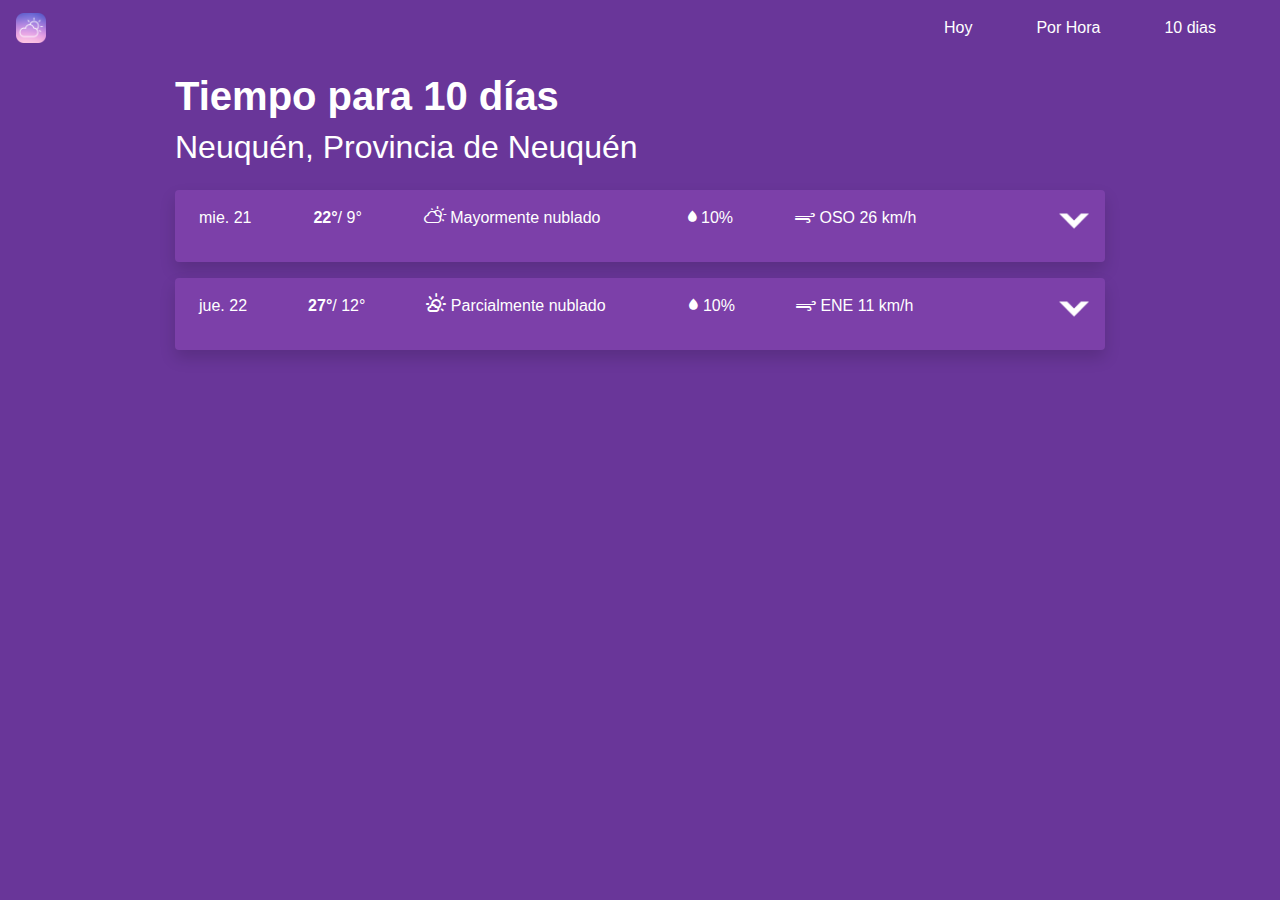
==== dias.html @ 3a1fb7af "fix: consistencia" ====
<!DOCTYPE html>
<html>
<head>
	<meta charset="UTF-8">
    <meta name="viewport" content="width=device-width, initial-scale=1.0">
    <link rel="stylesheet" href="./styles/bootstrap.min.css">
    <link rel="stylesheet" href="./styles/custom.css">
    <link rel="stylesheet" href="./styles/weather-icons.min.css">
    <title>TPO2</title>
</head>
<body class="main-bg">

	<!---------------------- Menu------------------- -->
    <header>
        <nav class="navbar navbar-expand-lg navbar-light main-bg ">
            <button class="navbar-toggler navbar-toggler-left" type="button" data-toggle="collapse" data-target="#navbarTogglerDemo01" aria-controls="navbarTogglerDemo01" aria-expanded="false" aria-label="Toggle navigation">
                  <span class="navbar-toggler-icon"></span>
            </button>
            <!-- imagen logo y texto-->
            <a class="navbar-brand pr-5" href="./">
                <img src="./assets/logo.png" width="30" height="30" class="d-inline-block align-top" alt="">
            </a>
            <div class="collapse navbar-collapse" id ="navbarTogglerDemo01">
            
                <div class="navbar-nav ml-auto">
                    <a class="nav-item pr-5 ml-2 text-white nav-link active " href="index.html">Hoy<span class="sr-only">(current)</span></a>
                    <a class="nav-item pr-5 ml-2 text-white nav-link" href="hora.html">Por Hora</a>
                    <a class="nav-item pr-5 ml-2 text-white nav-link" href="dias.html">10 dias</a>
                </div>
            </div>
        </nav>
    </header>
    <!---------------------Fin Menu--------------------->

    <div class="container-fluid w-75 mt-3 text-white">
        <h1 class="bold"> Tiempo para 10 días</h1>
        <h2>Neuquén, Provincia de Neuquén</h2>

        <!----------------Filas de dias---------------------- -->
	    <div class="center mt-3">
		    <div class="container">
		         <div class="row justify-content-lg-center ">   
		         	<!-------------------Fila Dia 1 ------------------------>
		         	<div class="container secondary-bg p-3 my-2 text-white rounded shadow">
		         		<div class="row justify-content-between">
		         			<div class="col-auto ml-2">
		         				<p>mie. 21</p>
		         			</div>
		         			<div class="col-sm col-md-auto col-lg-auto ">
		         				<p><strong>22°</strong>/ 9°</p>
		         			</div>
		         			<div class="col-sm col-md-2 col-lg-3 ">
		         				<p><span class="wi wi-day-cloudy"></span> Mayormente nublado</p>
		         			</div>
			         		<div class="col-sm col-md-auto col-lg-auto ">
			         			<p><span class="wi wi-raindrop"></span> 10%</p>
			         		</div>
			         		<div class="col-sm col-md-2 col-lg-3 ">
			         			<p><span class="wi wi-strong-wind"></span> OSO 26 km/h </p>
			         		</div>
			         		<div class="col-md-auto col-lg-auto">
			         			<div class="fila-dia" dia="d1" ba="boton-arrow-1" bu="boton-up-1">
				         			<div id="down" class="pointer">
				         				<img src="./font/arrow-white.png" width="30" height="30" >
				         			</div>
				         			<div id="up" class="pointer">
				         				<img mg src="./font/up-white.png" width="30" height="30" >
				         			</div>
				         		</div>
			         		</div>
		         		</div>
		         	</div>
		         	<!--------------------Fin Fila Dia 1-------------------------->
		         	

		         	<!----------------------Cards Dia 1-------------------------->
		         	<div id="d1" class="d-none">
						<div class="row justify-content-center">
							<!--------------------Card para Dia----------------------->
							<div class=" col-6">
								<div class="secondary-bg rounded shadow">
									<div class="card-header secondary-bg pb-0 border-0">
										<p><strong>mié. 21</strong> | Día</p>
									</div>
									<div class="card secondary-bg border-0 ">
										<div class="card-body pt-0">
											<div class="row">
												<div class="col-6">
													<h1>22° <span class="wi wi-day-cloudy"></span></h1>
												</div>
												<div class="col-6">
													<h6><span class="wi wi-raindrop"> </span> 0%</h6>
													<h6><span class="wi wi-strong-wind"></span> ENE 27 km/h</h6>
												</div>
											</div>
											<p class="card-text">Cielo parcialmente cubierto. Máxima de 22 C. Vientos del ENE de 15 a 30 km/h.</p>
											<div class="d-flex">
												<div class="card-body main-bg rounded shadow">
													<div class="row">
														<div class="col-6">
															<div class="row justify-content-center">
																<div class="col-1 my-2">
																	<span class="wi  wi-humidity"></span>
																</div>
																<div class="col-auto">
																	<p>humedad <br><strong>39%</strong></p>
																</div>
															</div>
														</div>
														<div class="col-6">
															<div class="row">
																<div class="col-1 my-2">
																	<span class="wi wi-day-sunny "></span> 
																</div>
																<div class="col-auto">
																	<p> índice UV <br><strong> 7 de 10</strong></p>
																</div>
															</div>
														</div>
													</div>
													<div class="row">
														<div class="col-6">
															<div class="row justify-content-center">
																<div class="col-1 my-2">
																	<span class="wi   wi-sunrise"></span>
																</div>
																<div class="col-auto">
																	<p>amanecer <br><strong> 6:36</strong></p>
																</div>
															</div>
														</div>
														<div class="col-6">
															<div class="row">
																<div class="col-1 my-2">
																	<span class="wi wi-sunset"></span> 
																</div>
																<div class="col-auto">
																	<p> atardecer <br><strong> 7:57</strong></p>
																</div>
															</div>
														</div>
													</div>
												</div> 
											</div>
										</div>
									</div>
								</div>
							</div>
							<!--------------------Fin Card para Dia-------------------------->

							<!--------------------Card para Noche-------------------------->
							<div class="col-6 ">
								<div class="secondary-bg rounded shadow">
									<div class="card-header secondary-bg pb-0 border-0">
										<p><strong>mié. 21</strong> | Noche</p>
									</div>
									<div class="card secondary-bg border-0 ">
										<div class="card-body pt-0">
											<div class="row">
												<div class="col-6">
													<h1>9°<span class="wi wi-night-clear "></span></h1>
												</div>
												<div class="col-6">
													<h6><span class="wi wi-raindrop"> </span> 10%</h6>
													<h6><span class="wi wi-strong-wind"></span> ENE 18 km/h</h6>
												</div>
											</div>
											<p class="card-text">Cielo mayormente despejado. Mínima de 9 C. Vientos del E de 15 a 25 km/h.</p>
											<div class="d-flex">
												<div class="card-body main-bg rounded shadow">
													<div class="row">
														<div class="col-6">
															<div class="row justify-content-center">
																<div class="col-1 my-2">
																	<span class="wi  wi-humidity"></span>
																</div>
																<div class="col-auto">
																	<p>humedad <br><strong>68%</strong></p>
																</div>
															</div>
														</div>
														<div class="col-6">
															<div class="row">
																<div class="col-1 my-2">
																	<span class="wi wi-day-sunny "></span> 
																</div>
																<div class="col-auto">
																	<p> índice UV <br><strong> 0 de 10</strong></p>
																</div>
															</div>
														</div>
													</div>
													<div class="row">
														<div class="col-6">
															<div class="row justify-content-center">
																<div class="col-1 my-2">
																	<span class="wi wi-moonrise"></span>
																</div>
																<div class="col-auto">
																	<p>salida luna<br><strong> 10:21</strong></p>
																</div>
															</div>
														</div>
														<div class="col-6">
															<div class="row">
																<div class="col-1 my-2">
																	<span class="wi wi-moonset"></span> 
																</div>
																<div class="col-auto">
																	<p>puesta luna<br><strong> 00:48</strong></p>
																</div>
															</div>
														</div>
													</div>
												</div> 
											</div>
										</div>
									</div>
								</div>
							</div>
						</div> 
					</div>	
			<!--------------------Fin Card para Noche-------------------------->

			<!----------------------Fin Cards Dia 1------------------------->

			<!----------------------Fila Dia 2 ------------------------>
		         	<div class="container secondary-bg p-3 my-2 text-white rounded shadow">
		         		<div class="row justify-content-between">
		         			<div class="col-auto ml-2">
		         				<p>jue. 22</p>
		         			</div>
		         			<div class="col-sm col-md-auto col-lg-auto ">
		         				<p><strong>27°</strong>/ 12°</p>
		         			</div>
		         			<div class="col-sm col-md-2 col-lg-3 ">
		         				<p><span class="wi wi-day-sunny-overcast"></span>  Parcialmente nublado </p>
		         			</div>
			         		<div class="col-sm col-md-auto col-lg-auto ">
			         			<p><span class="wi wi-raindrop"></span> 10%</p>
			         		</div>
			         		<div class="col-sm col-md-2 col-lg-3 ">
			         			<p><span class="wi wi-strong-wind"></span> ENE 11 km/h</p>
			         		</div>
			         		<div class="col-md-auto col-lg-auto">
			         			<div class="fila-dia" dia="d2" ba="boton-arrow-2" bu="boton-up-2">
				         			<div id="down" class="pointer">
				         				<img src="./font/arrow-white.png" width="30" height="30" >
				         			</div>
				         			<div id="up" class="pointer" >
				         				<img mg src="./font/up-white.png" width="30" height="30" >
				         			</div>
				         		</div>
			         		</div>
		         		</div>
					</div>
				</div>
			</div>
		</div>
	</div>
	<!--------------------Fin Fila Dia 2-------------------------->
	<script src="./scripts/header.js"></script>
	<script src="./scripts/dias-info.js"></script>
</body>
</html>
---- styles/custom.css ----
html {
    padding: 0;
    margin: 0;
}

:root {
    --main-bg-color: #693699;
    --secondary-bg-color: #7C40A9;
    --third-bg-color: #9570DD;
}

.main-bg {
    background-color: var(--main-bg-color);
}

.full-height {
    height: 100vh;
}

.center {
    display: flex;
    align-items: center;
    justify-content: center;
}

.secondary-bg {
    background: var(--secondary-bg-color);
}

.pointer {
    cursor: pointer;
}

.bold {
    font-weight: bold;
}

.middle {
    font-size: 2rem;
}

.big {
    font-size: 4rem;
}

.huge {
    font-size: 10rem;
}

.separator {
    background-color: var(--third-bg-color);
}

.justify-content-evenly {
    justify-content: space-evenly;
}

@media (max-width: 991px) {
    .border-right{
        border-right: 0px !important;
    }
}

/*mostrar ocultar*/

#up{
    display: none;
}
#down{
    display: block;
}
---- styles/weather-icons.min.css ----
/*!
 *  Weather Icons 2.0
 *  Updated August 1, 2015
 *  Weather themed icons for Bootstrap
 *  Author - Erik Flowers - erik@helloerik.com
 *  Email: erik@helloerik.com
 *  Twitter: http://twitter.com/Erik_UX
 *  ------------------------------------------------------------------------------
 *  Maintained at http://erikflowers.github.io/weather-icons
 *
 *  License
 *  ------------------------------------------------------------------------------
 *  - Font licensed under SIL OFL 1.1 -
 *    http://scripts.sil.org/OFL
 *  - CSS, SCSS and LESS are licensed under MIT License -
 *    http://opensource.org/licenses/mit-license.html
 *  - Documentation licensed under CC BY 3.0 -
 *    http://creativecommons.org/licenses/by/3.0/
 *  - Inspired by and works great as a companion with Font Awesome
 *    "Font Awesome by Dave Gandy - http://fontawesome.io"
 *//*!
 *  Weather Icons 2.0
 *  Updated August 1, 2015
 *  Weather themed icons for Bootstrap
 *  Author - Erik Flowers - erik@helloerik.com
 *  Email: erik@helloerik.com
 *  Twitter: http://twitter.com/Erik_UX
 *  ------------------------------------------------------------------------------
 *  Maintained at http://erikflowers.github.io/weather-icons
 *
 *  License
 *  ------------------------------------------------------------------------------
 *  - Font licensed under SIL OFL 1.1 -
 *    http://scripts.sil.org/OFL
 *  - CSS, SCSS and LESS are licensed under MIT License -
 *    http://opensource.org/licenses/mit-license.html
 *  - Documentation licensed under CC BY 3.0 -
 *    http://creativecommons.org/licenses/by/3.0/
 *  - Inspired by and works great as a companion with Font Awesome
 *    "Font Awesome by Dave Gandy - http://fontawesome.io"
 */@font-face{font-family:weathericons;src:url(../font/weathericons-regular-webfont.eot);src:url(../font/weathericons-regular-webfont.eot?#iefix) format('embedded-opentype'),url(../font/weathericons-regular-webfont.woff2) format('woff2'),url(../font/weathericons-regular-webfont.woff) format('woff'),url(../font/weathericons-regular-webfont.ttf) format('truetype'),url(../font/weathericons-regular-webfont.svg#weather_iconsregular) format('svg');font-weight:400;font-style:normal}.wi{display:inline-block;font-family:weathericons;font-style:normal;font-weight:400;line-height:1;-webkit-font-smoothing:antialiased;-moz-osx-font-smoothing:grayscale}.wi-fw{text-align:center;width:1.4em}.wi-rotate-90{filter:progid:DXImageTransform.Microsoft.BasicImage(rotation=1);-webkit-transform:rotate(90deg);-ms-transform:rotate(90deg);transform:rotate(90deg)}.wi-rotate-180{filter:progid:DXImageTransform.Microsoft.BasicImage(rotation=2);-webkit-transform:rotate(180deg);-ms-transform:rotate(180deg);transform:rotate(180deg)}.wi-rotate-270{filter:progid:DXImageTransform.Microsoft.BasicImage(rotation=3);-webkit-transform:rotate(270deg);-ms-transform:rotate(270deg);transform:rotate(270deg)}.wi-flip-horizontal{filter:progid:DXImageTransform.Microsoft.BasicImage(rotation=0, mirror=1);-webkit-transform:scale(-1,1);-ms-transform:scale(-1,1);transform:scale(-1,1)}.wi-flip-vertical{filter:progid:DXImageTransform.Microsoft.BasicImage(rotation=2, mirror=1);-webkit-transform:scale(1,-1);-ms-transform:scale(1,-1);transform:scale(1,-1)}.wi-day-sunny:before{content:"\f00d"}.wi-day-cloudy:before{content:"\f002"}.wi-day-cloudy-gusts:before{content:"\f000"}.wi-day-cloudy-windy:before{content:"\f001"}.wi-day-fog:before{content:"\f003"}.wi-day-hail:before{content:"\f004"}.wi-day-haze:before{content:"\f0b6"}.wi-day-lightning:before{content:"\f005"}.wi-day-rain:before{content:"\f008"}.wi-day-rain-mix:before{content:"\f006"}.wi-day-rain-wind:before{content:"\f007"}.wi-day-showers:before{content:"\f009"}.wi-day-sleet:before{content:"\f0b2"}.wi-day-sleet-storm:before{content:"\f068"}.wi-day-snow:before{content:"\f00a"}.wi-day-snow-thunderstorm:before{content:"\f06b"}.wi-day-snow-wind:before{content:"\f065"}.wi-day-sprinkle:before{content:"\f00b"}.wi-day-storm-showers:before{content:"\f00e"}.wi-day-sunny-overcast:before{content:"\f00c"}.wi-day-thunderstorm:before{content:"\f010"}.wi-day-windy:before{content:"\f085"}.wi-solar-eclipse:before{content:"\f06e"}.wi-hot:before{content:"\f072"}.wi-day-cloudy-high:before{content:"\f07d"}.wi-day-light-wind:before{content:"\f0c4"}.wi-night-clear:before{content:"\f02e"}.wi-night-alt-cloudy:before{content:"\f086"}.wi-night-alt-cloudy-gusts:before{content:"\f022"}.wi-night-alt-cloudy-windy:before{content:"\f023"}.wi-night-alt-hail:before{content:"\f024"}.wi-night-alt-lightning:before{content:"\f025"}.wi-night-alt-rain:before{content:"\f028"}.wi-night-alt-rain-mix:before{content:"\f026"}.wi-night-alt-rain-wind:before{content:"\f027"}.wi-night-alt-showers:before{content:"\f029"}.wi-night-alt-sleet:before{content:"\f0b4"}.wi-night-alt-sleet-storm:before{content:"\f06a"}.wi-night-alt-snow:before{content:"\f02a"}.wi-night-alt-snow-thunderstorm:before{content:"\f06d"}.wi-night-alt-snow-wind:before{content:"\f067"}.wi-night-alt-sprinkle:before{content:"\f02b"}.wi-night-alt-storm-showers:before{content:"\f02c"}.wi-night-alt-thunderstorm:before{content:"\f02d"}.wi-night-cloudy:before{content:"\f031"}.wi-night-cloudy-gusts:before{content:"\f02f"}.wi-night-cloudy-windy:before{content:"\f030"}.wi-night-fog:before{content:"\f04a"}.wi-night-hail:before{content:"\f032"}.wi-night-lightning:before{content:"\f033"}.wi-night-partly-cloudy:before{content:"\f083"}.wi-night-rain:before{content:"\f036"}.wi-night-rain-mix:before{content:"\f034"}.wi-night-rain-wind:before{content:"\f035"}.wi-night-showers:before{content:"\f037"}.wi-night-sleet:before{content:"\f0b3"}.wi-night-sleet-storm:before{content:"\f069"}.wi-night-snow:before{content:"\f038"}.wi-night-snow-thunderstorm:before{content:"\f06c"}.wi-night-snow-wind:before{content:"\f066"}.wi-night-sprinkle:before{content:"\f039"}.wi-night-storm-showers:before{content:"\f03a"}.wi-night-thunderstorm:before{content:"\f03b"}.wi-lunar-eclipse:before{content:"\f070"}.wi-stars:before{content:"\f077"}.wi-storm-showers:before{content:"\f01d"}.wi-thunderstorm:before{content:"\f01e"}.wi-night-alt-cloudy-high:before{content:"\f07e"}.wi-night-cloudy-high:before{content:"\f080"}.wi-night-alt-partly-cloudy:before{content:"\f081"}.wi-cloud:before{content:"\f041"}.wi-cloudy:before{content:"\f013"}.wi-cloudy-gusts:before{content:"\f011"}.wi-cloudy-windy:before{content:"\f012"}.wi-fog:before{content:"\f014"}.wi-hail:before{content:"\f015"}.wi-rain:before{content:"\f019"}.wi-rain-mix:before{content:"\f017"}.wi-rain-wind:before{content:"\f018"}.wi-showers:before{content:"\f01a"}.wi-sleet:before{content:"\f0b5"}.wi-snow:before{content:"\f01b"}.wi-sprinkle:before{content:"\f01c"}.wi-storm-showers:before{content:"\f01d"}.wi-thunderstorm:before{content:"\f01e"}.wi-snow-wind:before{content:"\f064"}.wi-snow:before{content:"\f01b"}.wi-smog:before{content:"\f074"}.wi-smoke:before{content:"\f062"}.wi-lightning:before{content:"\f016"}.wi-raindrops:before{content:"\f04e"}.wi-raindrop:before{content:"\f078"}.wi-dust:before{content:"\f063"}.wi-snowflake-cold:before{content:"\f076"}.wi-windy:before{content:"\f021"}.wi-strong-wind:before{content:"\f050"}.wi-sandstorm:before{content:"\f082"}.wi-earthquake:before{content:"\f0c6"}.wi-fire:before{content:"\f0c7"}.wi-flood:before{content:"\f07c"}.wi-meteor:before{content:"\f071"}.wi-tsunami:before{content:"\f0c5"}.wi-volcano:before{content:"\f0c8"}.wi-hurricane:before{content:"\f073"}.wi-tornado:before{content:"\f056"}.wi-small-craft-advisory:before{content:"\f0cc"}.wi-gale-warning:before{content:"\f0cd"}.wi-storm-warning:before{content:"\f0ce"}.wi-hurricane-warning:before{content:"\f0cf"}.wi-wind-direction:before{content:"\f0b1"}.wi-alien:before{content:"\f075"}.wi-celsius:before{content:"\f03c"}.wi-fahrenheit:before{content:"\f045"}.wi-degrees:before{content:"\f042"}.wi-thermometer:before{content:"\f055"}.wi-thermometer-exterior:before{content:"\f053"}.wi-thermometer-internal:before{content:"\f054"}.wi-cloud-down:before{content:"\f03d"}.wi-cloud-up:before{content:"\f040"}.wi-cloud-refresh:before{content:"\f03e"}.wi-horizon:before{content:"\f047"}.wi-horizon-alt:before{content:"\f046"}.wi-sunrise:before{content:"\f051"}.wi-sunset:before{content:"\f052"}.wi-moonrise:before{content:"\f0c9"}.wi-moonset:before{content:"\f0ca"}.wi-refresh:before{content:"\f04c"}.wi-refresh-alt:before{content:"\f04b"}.wi-umbrella:before{content:"\f084"}.wi-barometer:before{content:"\f079"}.wi-humidity:before{content:"\f07a"}.wi-na:before{content:"\f07b"}.wi-train:before{content:"\f0cb"}.wi-moon-new:before{content:"\f095"}.wi-moon-waxing-crescent-1:before{content:"\f096"}.wi-moon-waxing-crescent-2:before{content:"\f097"}.wi-moon-waxing-crescent-3:before{content:"\f098"}.wi-moon-waxing-crescent-4:before{content:"\f099"}.wi-moon-waxing-crescent-5:before{content:"\f09a"}.wi-moon-waxing-crescent-6:before{content:"\f09b"}.wi-moon-first-quarter:before{content:"\f09c"}.wi-moon-waxing-gibbous-1:before{content:"\f09d"}.wi-moon-waxing-gibbous-2:before{content:"\f09e"}.wi-moon-waxing-gibbous-3:before{content:"\f09f"}.wi-moon-waxing-gibbous-4:before{content:"\f0a0"}.wi-moon-waxing-gibbous-5:before{content:"\f0a1"}.wi-moon-waxing-gibbous-6:before{content:"\f0a2"}.wi-moon-full:before{content:"\f0a3"}.wi-moon-waning-gibbous-1:before{content:"\f0a4"}.wi-moon-waning-gibbous-2:before{content:"\f0a5"}.wi-moon-waning-gibbous-3:before{content:"\f0a6"}.wi-moon-waning-gibbous-4:before{content:"\f0a7"}.wi-moon-waning-gibbous-5:before{content:"\f0a8"}.wi-moon-waning-gibbous-6:before{content:"\f0a9"}.wi-moon-third-quarter:before{content:"\f0aa"}.wi-moon-waning-crescent-1:before{content:"\f0ab"}.wi-moon-waning-crescent-2:before{content:"\f0ac"}.wi-moon-waning-crescent-3:before{content:"\f0ad"}.wi-moon-waning-crescent-4:before{content:"\f0ae"}.wi-moon-waning-crescent-5:before{content:"\f0af"}.wi-moon-waning-crescent-6:before{content:"\f0b0"}.wi-moon-alt-new:before{content:"\f0eb"}.wi-moon-alt-waxing-crescent-1:before{content:"\f0d0"}.wi-moon-alt-waxing-crescent-2:before{content:"\f0d1"}.wi-moon-alt-waxing-crescent-3:before{content:"\f0d2"}.wi-moon-alt-waxing-crescent-4:before{content:"\f0d3"}.wi-moon-alt-waxing-crescent-5:before{content:"\f0d4"}.wi-moon-alt-waxing-crescent-6:before{content:"\f0d5"}.wi-moon-alt-first-quarter:before{content:"\f0d6"}.wi-moon-alt-waxing-gibbous-1:before{content:"\f0d7"}.wi-moon-alt-waxing-gibbous-2:before{content:"\f0d8"}.wi-moon-alt-waxing-gibbous-3:before{content:"\f0d9"}.wi-moon-alt-waxing-gibbous-4:before{content:"\f0da"}.wi-moon-alt-waxing-gibbous-5:before{content:"\f0db"}.wi-moon-alt-waxing-gibbous-6:before{content:"\f0dc"}.wi-moon-alt-full:before{content:"\f0dd"}.wi-moon-alt-waning-gibbous-1:before{content:"\f0de"}.wi-moon-alt-waning-gibbous-2:before{content:"\f0df"}.wi-moon-alt-waning-gibbous-3:before{content:"\f0e0"}.wi-moon-alt-waning-gibbous-4:before{content:"\f0e1"}.wi-moon-alt-waning-gibbous-5:before{content:"\f0e2"}.wi-moon-alt-waning-gibbous-6:before{content:"\f0e3"}.wi-moon-alt-third-quarter:before{content:"\f0e4"}.wi-moon-alt-waning-crescent-1:before{content:"\f0e5"}.wi-moon-alt-waning-crescent-2:before{content:"\f0e6"}.wi-moon-alt-waning-crescent-3:before{content:"\f0e7"}.wi-moon-alt-waning-crescent-4:before{content:"\f0e8"}.wi-moon-alt-waning-crescent-5:before{content:"\f0e9"}.wi-moon-alt-waning-crescent-6:before{content:"\f0ea"}.wi-moon-0:before{content:"\f095"}.wi-moon-1:before{content:"\f096"}.wi-moon-2:before{content:"\f097"}.wi-moon-3:before{content:"\f098"}.wi-moon-4:before{content:"\f099"}.wi-moon-5:before{content:"\f09a"}.wi-moon-6:before{content:"\f09b"}.wi-moon-7:before{content:"\f09c"}.wi-moon-8:before{content:"\f09d"}.wi-moon-9:before{content:"\f09e"}.wi-moon-10:before{content:"\f09f"}.wi-moon-11:before{content:"\f0a0"}.wi-moon-12:before{content:"\f0a1"}.wi-moon-13:before{content:"\f0a2"}.wi-moon-14:before{content:"\f0a3"}.wi-moon-15:before{content:"\f0a4"}.wi-moon-16:before{content:"\f0a5"}.wi-moon-17:before{content:"\f0a6"}.wi-moon-18:before{content:"\f0a7"}.wi-moon-19:before{content:"\f0a8"}.wi-moon-20:before{content:"\f0a9"}.wi-moon-21:before{content:"\f0aa"}.wi-moon-22:before{content:"\f0ab"}.wi-moon-23:before{content:"\f0ac"}.wi-moon-24:before{content:"\f0ad"}.wi-moon-25:before{content:"\f0ae"}.wi-moon-26:before{content:"\f0af"}.wi-moon-27:before{content:"\f0b0"}.wi-time-1:before{content:"\f08a"}.wi-time-2:before{content:"\f08b"}.wi-time-3:before{content:"\f08c"}.wi-time-4:before{content:"\f08d"}.wi-time-5:before{content:"\f08e"}.wi-time-6:before{content:"\f08f"}.wi-time-7:before{content:"\f090"}.wi-time-8:before{content:"\f091"}.wi-time-9:before{content:"\f092"}.wi-time-10:before{content:"\f093"}.wi-time-11:before{content:"\f094"}.wi-time-12:before{content:"\f089"}.wi-direction-up:before{content:"\f058"}.wi-direction-up-right:before{content:"\f057"}.wi-direction-right:before{content:"\f04d"}.wi-direction-down-right:before{content:"\f088"}.wi-direction-down:before{content:"\f044"}.wi-direction-down-left:before{content:"\f043"}.wi-direction-left:before{content:"\f048"}.wi-direction-up-left:before{content:"\f087"}.wi-wind-beaufort-0:before{content:"\f0b7"}.wi-wind-beaufort-1:before{content:"\f0b8"}.wi-wind-beaufort-2:before{content:"\f0b9"}.wi-wind-beaufort-3:before{content:"\f0ba"}.wi-wind-beaufort-4:before{content:"\f0bb"}.wi-wind-beaufort-5:before{content:"\f0bc"}.wi-wind-beaufort-6:before{content:"\f0bd"}.wi-wind-beaufort-7:before{content:"\f0be"}.wi-wind-beaufort-8:before{content:"\f0bf"}.wi-wind-beaufort-9:before{content:"\f0c0"}.wi-wind-beaufort-10:before{content:"\f0c1"}.wi-wind-beaufort-11:before{content:"\f0c2"}.wi-wind-beaufort-12:before{content:"\f0c3"}.wi-yahoo-0:before{content:"\f056"}.wi-yahoo-1:before{content:"\f00e"}.wi-yahoo-2:before{content:"\f073"}.wi-yahoo-3:before{content:"\f01e"}.wi-yahoo-4:before{content:"\f01e"}.wi-yahoo-5:before{content:"\f017"}.wi-yahoo-6:before{content:"\f017"}.wi-yahoo-7:before{content:"\f017"}.wi-yahoo-8:before{content:"\f015"}.wi-yahoo-9:before{content:"\f01a"}.wi-yahoo-10:before{content:"\f015"}.wi-yahoo-11:before{content:"\f01a"}.wi-yahoo-12:before{content:"\f01a"}.wi-yahoo-13:before{content:"\f01b"}.wi-yahoo-14:before{content:"\f00a"}.wi-yahoo-15:before{content:"\f064"}.wi-yahoo-16:before{content:"\f01b"}.wi-yahoo-17:before{content:"\f015"}.wi-yahoo-18:before{content:"\f017"}.wi-yahoo-19:before{content:"\f063"}.wi-yahoo-20:before{content:"\f014"}.wi-yahoo-21:before{content:"\f021"}.wi-yahoo-22:before{content:"\f062"}.wi-yahoo-23:before{content:"\f050"}.wi-yahoo-24:before{content:"\f050"}.wi-yahoo-25:before{content:"\f076"}.wi-yahoo-26:before{content:"\f013"}.wi-yahoo-27:before{content:"\f031"}.wi-yahoo-28:before{content:"\f002"}.wi-yahoo-29:before{content:"\f031"}.wi-yahoo-30:before{content:"\f002"}.wi-yahoo-31:before{content:"\f02e"}.wi-yahoo-32:before{content:"\f00d"}.wi-yahoo-33:before{content:"\f083"}.wi-yahoo-34:before{content:"\f00c"}.wi-yahoo-35:before{content:"\f017"}.wi-yahoo-36:before{content:"\f072"}.wi-yahoo-37:before{content:"\f00e"}.wi-yahoo-38:before{content:"\f00e"}.wi-yahoo-39:before{content:"\f00e"}.wi-yahoo-40:before{content:"\f01a"}.wi-yahoo-41:before{content:"\f064"}.wi-yahoo-42:before{content:"\f01b"}.wi-yahoo-43:before{content:"\f064"}.wi-yahoo-44:before{content:"\f00c"}.wi-yahoo-45:before{content:"\f00e"}.wi-yahoo-46:before{content:"\f01b"}.wi-yahoo-47:before{content:"\f00e"}.wi-yahoo-3200:before{content:"\f077"}.wi-forecast-io-clear-day:before{content:"\f00d"}.wi-forecast-io-clear-night:before{content:"\f02e"}.wi-forecast-io-rain:before{content:"\f019"}.wi-forecast-io-snow:before{content:"\f01b"}.wi-forecast-io-sleet:before{content:"\f0b5"}.wi-forecast-io-wind:before{content:"\f050"}.wi-forecast-io-fog:before{content:"\f014"}.wi-forecast-io-cloudy:before{content:"\f013"}.wi-forecast-io-partly-cloudy-day:before{content:"\f002"}.wi-forecast-io-partly-cloudy-night:before{content:"\f031"}.wi-forecast-io-hail:before{content:"\f015"}.wi-forecast-io-thunderstorm:before{content:"\f01e"}.wi-forecast-io-tornado:before{content:"\f056"}.wi-wmo4680-00:before,.wi-wmo4680-0:before{content:"\f055"}.wi-wmo4680-01:before,.wi-wmo4680-1:before{content:"\f013"}.wi-wmo4680-02:before,.wi-wmo4680-2:before{content:"\f055"}.wi-wmo4680-03:before,.wi-wmo4680-3:before{content:"\f013"}.wi-wmo4680-04:before,.wi-wmo4680-4:before{content:"\f014"}.wi-wmo4680-05:before,.wi-wmo4680-5:before{content:"\f014"}.wi-wmo4680-10:before{content:"\f014"}.wi-wmo4680-11:before{content:"\f014"}.wi-wmo4680-12:before{content:"\f016"}.wi-wmo4680-18:before{content:"\f050"}.wi-wmo4680-20:before{content:"\f014"}.wi-wmo4680-21:before{content:"\f017"}.wi-wmo4680-22:before{content:"\f017"}.wi-wmo4680-23:before{content:"\f019"}.wi-wmo4680-24:before{content:"\f01b"}.wi-wmo4680-25:before{content:"\f015"}.wi-wmo4680-26:before{content:"\f01e"}.wi-wmo4680-27:before{content:"\f063"}.wi-wmo4680-28:before{content:"\f063"}.wi-wmo4680-29:before{content:"\f063"}.wi-wmo4680-30:before{content:"\f014"}.wi-wmo4680-31:before{content:"\f014"}.wi-wmo4680-32:before{content:"\f014"}.wi-wmo4680-33:before{content:"\f014"}.wi-wmo4680-34:before{content:"\f014"}.wi-wmo4680-35:before{content:"\f014"}.wi-wmo4680-40:before{content:"\f017"}.wi-wmo4680-41:before{content:"\f01c"}.wi-wmo4680-42:before{content:"\f019"}.wi-wmo4680-43:before{content:"\f01c"}.wi-wmo4680-44:before{content:"\f019"}.wi-wmo4680-45:before{content:"\f015"}.wi-wmo4680-46:before{content:"\f015"}.wi-wmo4680-47:before{content:"\f01b"}.wi-wmo4680-48:before{content:"\f01b"}.wi-wmo4680-50:before{content:"\f01c"}.wi-wmo4680-51:before{content:"\f01c"}.wi-wmo4680-52:before{content:"\f019"}.wi-wmo4680-53:before{content:"\f019"}.wi-wmo4680-54:before{content:"\f076"}.wi-wmo4680-55:before{content:"\f076"}.wi-wmo4680-56:before{content:"\f076"}.wi-wmo4680-57:before{content:"\f01c"}.wi-wmo4680-58:before{content:"\f019"}.wi-wmo4680-60:before{content:"\f01c"}.wi-wmo4680-61:before{content:"\f01c"}.wi-wmo4680-62:before{content:"\f019"}.wi-wmo4680-63:before{content:"\f019"}.wi-wmo4680-64:before{content:"\f015"}.wi-wmo4680-65:before{content:"\f015"}.wi-wmo4680-66:before{content:"\f015"}.wi-wmo4680-67:before{content:"\f017"}.wi-wmo4680-68:before{content:"\f017"}.wi-wmo4680-70:before{content:"\f01b"}.wi-wmo4680-71:before{content:"\f01b"}.wi-wmo4680-72:before{content:"\f01b"}.wi-wmo4680-73:before{content:"\f01b"}.wi-wmo4680-74:before{content:"\f076"}.wi-wmo4680-75:before{content:"\f076"}.wi-wmo4680-76:before{content:"\f076"}.wi-wmo4680-77:before{content:"\f01b"}.wi-wmo4680-78:before{content:"\f076"}.wi-wmo4680-80:before{content:"\f019"}.wi-wmo4680-81:before{content:"\f01c"}.wi-wmo4680-82:before{content:"\f019"}.wi-wmo4680-83:before{content:"\f019"}.wi-wmo4680-84:before{content:"\f01d"}.wi-wmo4680-85:before{content:"\f017"}.wi-wmo4680-86:before{content:"\f017"}.wi-wmo4680-87:before{content:"\f017"}.wi-wmo4680-89:before{content:"\f015"}.wi-wmo4680-90:before{content:"\f016"}.wi-wmo4680-91:before{content:"\f01d"}.wi-wmo4680-92:before{content:"\f01e"}.wi-wmo4680-93:before{content:"\f01e"}.wi-wmo4680-94:before{content:"\f016"}.wi-wmo4680-95:before{content:"\f01e"}.wi-wmo4680-96:before{content:"\f01e"}.wi-wmo4680-99:before{content:"\f056"}.wi-owm-200:before{content:"\f01e"}.wi-owm-201:before{content:"\f01e"}.wi-owm-202:before{content:"\f01e"}.wi-owm-210:before{content:"\f016"}.wi-owm-211:before{content:"\f016"}.wi-owm-212:before{content:"\f016"}.wi-owm-221:before{content:"\f016"}.wi-owm-230:before{content:"\f01e"}.wi-owm-231:before{content:"\f01e"}.wi-owm-232:before{content:"\f01e"}.wi-owm-300:before{content:"\f01c"}.wi-owm-301:before{content:"\f01c"}.wi-owm-302:before{content:"\f019"}.wi-owm-310:before{content:"\f017"}.wi-owm-311:before{content:"\f019"}.wi-owm-312:before{content:"\f019"}.wi-owm-313:before{content:"\f01a"}.wi-owm-314:before{content:"\f019"}.wi-owm-321:before{content:"\f01c"}.wi-owm-500:before{content:"\f01c"}.wi-owm-501:before{content:"\f019"}.wi-owm-502:before{content:"\f019"}.wi-owm-503:before{content:"\f019"}.wi-owm-504:before{content:"\f019"}.wi-owm-511:before{content:"\f017"}.wi-owm-520:before{content:"\f01a"}.wi-owm-521:before{content:"\f01a"}.wi-owm-522:before{content:"\f01a"}.wi-owm-531:before{content:"\f01d"}.wi-owm-600:before{content:"\f01b"}.wi-owm-601:before{content:"\f01b"}.wi-owm-602:before{content:"\f0b5"}.wi-owm-611:before{content:"\f017"}.wi-owm-612:before{content:"\f017"}.wi-owm-615:before{content:"\f017"}.wi-owm-616:before{content:"\f017"}.wi-owm-620:before{content:"\f017"}.wi-owm-621:before{content:"\f01b"}.wi-owm-622:before{content:"\f01b"}.wi-owm-701:before{content:"\f01a"}.wi-owm-711:before{content:"\f062"}.wi-owm-721:before{content:"\f0b6"}.wi-owm-731:before{content:"\f063"}.wi-owm-741:before{content:"\f014"}.wi-owm-761:before{content:"\f063"}.wi-owm-762:before{content:"\f063"}.wi-owm-771:before{content:"\f011"}.wi-owm-781:before{content:"\f056"}.wi-owm-800:before{content:"\f00d"}.wi-owm-801:before{content:"\f011"}.wi-owm-802:before{content:"\f011"}.wi-owm-803:before{content:"\f012"}.wi-owm-804:before{content:"\f013"}.wi-owm-900:before{content:"\f056"}.wi-owm-901:before{content:"\f01d"}.wi-owm-902:before{content:"\f073"}.wi-owm-903:before{content:"\f076"}.wi-owm-904:before{content:"\f072"}.wi-owm-905:before{content:"\f021"}.wi-owm-906:before{content:"\f015"}.wi-owm-957:before{content:"\f050"}.wi-owm-day-200:before{content:"\f010"}.wi-owm-day-201:before{content:"\f010"}.wi-owm-day-202:before{content:"\f010"}.wi-owm-day-210:before{content:"\f005"}.wi-owm-day-211:before{content:"\f005"}.wi-owm-day-212:before{content:"\f005"}.wi-owm-day-221:before{content:"\f005"}.wi-owm-day-230:before{content:"\f010"}.wi-owm-day-231:before{content:"\f010"}.wi-owm-day-232:before{content:"\f010"}.wi-owm-day-300:before{content:"\f00b"}.wi-owm-day-301:before{content:"\f00b"}.wi-owm-day-302:before{content:"\f008"}.wi-owm-day-310:before{content:"\f008"}.wi-owm-day-311:before{content:"\f008"}.wi-owm-day-312:before{content:"\f008"}.wi-owm-day-313:before{content:"\f008"}.wi-owm-day-314:before{content:"\f008"}.wi-owm-day-321:before{content:"\f00b"}.wi-owm-day-500:before{content:"\f00b"}.wi-owm-day-501:before{content:"\f008"}.wi-owm-day-502:before{content:"\f008"}.wi-owm-day-503:before{content:"\f008"}.wi-owm-day-504:before{content:"\f008"}.wi-owm-day-511:before{content:"\f006"}.wi-owm-day-520:before{content:"\f009"}.wi-owm-day-521:before{content:"\f009"}.wi-owm-day-522:before{content:"\f009"}.wi-owm-day-531:before{content:"\f00e"}.wi-owm-day-600:before{content:"\f00a"}.wi-owm-day-601:before{content:"\f0b2"}.wi-owm-day-602:before{content:"\f00a"}.wi-owm-day-611:before{content:"\f006"}.wi-owm-day-612:before{content:"\f006"}.wi-owm-day-615:before{content:"\f006"}.wi-owm-day-616:before{content:"\f006"}.wi-owm-day-620:before{content:"\f006"}.wi-owm-day-621:before{content:"\f00a"}.wi-owm-day-622:before{content:"\f00a"}.wi-owm-day-701:before{content:"\f009"}.wi-owm-day-711:before{content:"\f062"}.wi-owm-day-721:before{content:"\f0b6"}.wi-owm-day-731:before{content:"\f063"}.wi-owm-day-741:before{content:"\f003"}.wi-owm-day-761:before{content:"\f063"}.wi-owm-day-762:before{content:"\f063"}.wi-owm-day-781:before{content:"\f056"}.wi-owm-day-800:before{content:"\f00d"}.wi-owm-day-801:before{content:"\f000"}.wi-owm-day-802:before{content:"\f000"}.wi-owm-day-803:before{content:"\f000"}.wi-owm-day-804:before{content:"\f00c"}.wi-owm-day-900:before{content:"\f056"}.wi-owm-day-902:before{content:"\f073"}.wi-owm-day-903:before{content:"\f076"}.wi-owm-day-904:before{content:"\f072"}.wi-owm-day-906:before{content:"\f004"}.wi-owm-day-957:before{content:"\f050"}.wi-owm-night-200:before{content:"\f02d"}.wi-owm-night-201:before{content:"\f02d"}.wi-owm-night-202:before{content:"\f02d"}.wi-owm-night-210:before{content:"\f025"}.wi-owm-night-211:before{content:"\f025"}.wi-owm-night-212:before{content:"\f025"}.wi-owm-night-221:before{content:"\f025"}.wi-owm-night-230:before{content:"\f02d"}.wi-owm-night-231:before{content:"\f02d"}.wi-owm-night-232:before{content:"\f02d"}.wi-owm-night-300:before{content:"\f02b"}.wi-owm-night-301:before{content:"\f02b"}.wi-owm-night-302:before{content:"\f028"}.wi-owm-night-310:before{content:"\f028"}.wi-owm-night-311:before{content:"\f028"}.wi-owm-night-312:before{content:"\f028"}.wi-owm-night-313:before{content:"\f028"}.wi-owm-night-314:before{content:"\f028"}.wi-owm-night-321:before{content:"\f02b"}.wi-owm-night-500:before{content:"\f02b"}.wi-owm-night-501:before{content:"\f028"}.wi-owm-night-502:before{content:"\f028"}.wi-owm-night-503:before{content:"\f028"}.wi-owm-night-504:before{content:"\f028"}.wi-owm-night-511:before{content:"\f026"}.wi-owm-night-520:before{content:"\f029"}.wi-owm-night-521:before{content:"\f029"}.wi-owm-night-522:before{content:"\f029"}.wi-owm-night-531:before{content:"\f02c"}.wi-owm-night-600:before{content:"\f02a"}.wi-owm-night-601:before{content:"\f0b4"}.wi-owm-night-602:before{content:"\f02a"}.wi-owm-night-611:before{content:"\f026"}.wi-owm-night-612:before{content:"\f026"}.wi-owm-night-615:before{content:"\f026"}.wi-owm-night-616:before{content:"\f026"}.wi-owm-night-620:before{content:"\f026"}.wi-owm-night-621:before{content:"\f02a"}.wi-owm-night-622:before{content:"\f02a"}.wi-owm-night-701:before{content:"\f029"}.wi-owm-night-711:before{content:"\f062"}.wi-owm-night-721:before{content:"\f0b6"}.wi-owm-night-731:before{content:"\f063"}.wi-owm-night-741:before{content:"\f04a"}.wi-owm-night-761:before{content:"\f063"}.wi-owm-night-762:before{content:"\f063"}.wi-owm-night-781:before{content:"\f056"}.wi-owm-night-800:before{content:"\f02e"}.wi-owm-night-801:before{content:"\f022"}.wi-owm-night-802:before{content:"\f022"}.wi-owm-night-803:before{content:"\f022"}.wi-owm-night-804:before{content:"\f086"}.wi-owm-night-900:before{content:"\f056"}.wi-owm-night-902:before{content:"\f073"}.wi-owm-night-903:before{content:"\f076"}.wi-owm-night-904:before{content:"\f072"}.wi-owm-night-906:before{content:"\f024"}.wi-owm-night-957:before{content:"\f050"}.wi-wu-chanceflurries:before{content:"\f064"}.wi-wu-chancerain:before{content:"\f019"}.wi-wu-chancesleat:before{content:"\f0b5"}.wi-wu-chancesnow:before{content:"\f01b"}.wi-wu-chancetstorms:before{content:"\f01e"}.wi-wu-clear:before{content:"\f00d"}.wi-wu-cloudy:before{content:"\f002"}.wi-wu-flurries:before{content:"\f064"}.wi-wu-hazy:before{content:"\f0b6"}.wi-wu-mostlycloudy:before{content:"\f002"}.wi-wu-mostlysunny:before{content:"\f00d"}.wi-wu-partlycloudy:before{content:"\f002"}.wi-wu-partlysunny:before{content:"\f00d"}.wi-wu-rain:before{content:"\f01a"}.wi-wu-sleat:before{content:"\f0b5"}.wi-wu-snow:before{content:"\f01b"}.wi-wu-sunny:before{content:"\f00d"}.wi-wu-tstorms:before{content:"\f01e"}.wi-wu-unknown:before{content:"\f00d"}
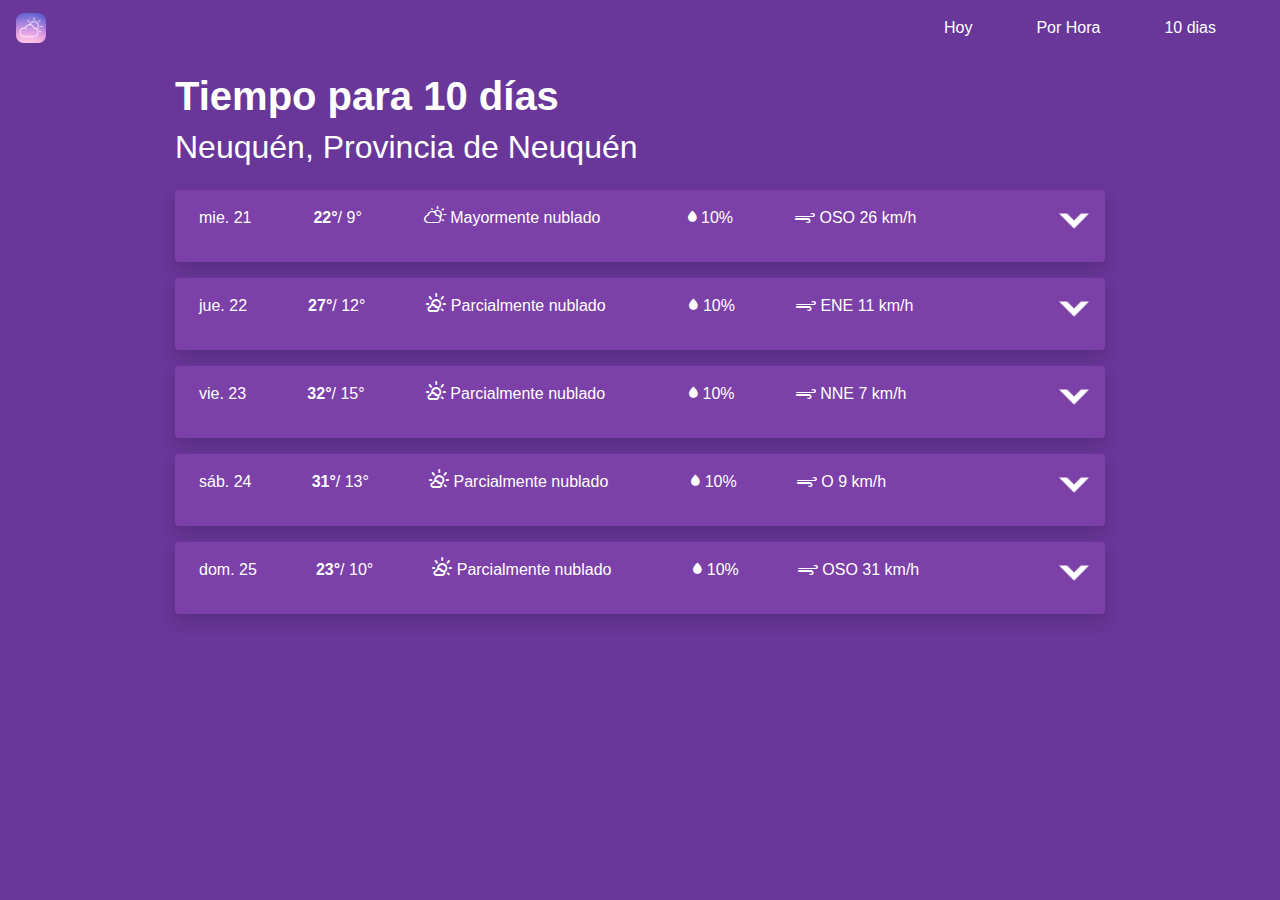
==== commit 369eaeeb: "mas dias" ====
--- a/dias.html
+++ b/dias.html
@@ -59,7 +59,7 @@
 			         			<p><span class="wi wi-strong-wind"></span> OSO 26 km/h </p>
 			         		</div>
 			         		<div class="col-md-auto col-lg-auto">
-			         			<div class="fila-dia" dia="d1" ba="boton-arrow-1" bu="boton-up-1">
+			         			<div class="fila-dia" dia="d1">
 				         			<div id="down" class="pointer">
 				         				<img src="./font/arrow-white.png" width="30" height="30" >
 				         			</div>
@@ -234,7 +234,7 @@
 		         				<p><strong>27°</strong>/ 12°</p>
 		         			</div>
 		         			<div class="col-sm col-md-2 col-lg-3 ">
-		         				<p><span class="wi wi-day-sunny-overcast"></span>  Parcialmente nublado </p>
+		         				<p><span class="wi wi-day-sunny-overcast"></span> Parcialmente nublado </p>
 		         			</div>
 			         		<div class="col-sm col-md-auto col-lg-auto ">
 			         			<p><span class="wi wi-raindrop"></span> 10%</p>
@@ -243,22 +243,721 @@
 			         			<p><span class="wi wi-strong-wind"></span> ENE 11 km/h</p>
 			         		</div>
 			         		<div class="col-md-auto col-lg-auto">
-			         			<div class="fila-dia" dia="d2" ba="boton-arrow-2" bu="boton-up-2">
+			         			<div class="fila-dia" dia="d2"">
 				         			<div id="down" class="pointer">
 				         				<img src="./font/arrow-white.png" width="30" height="30" >
 				         			</div>
-				         			<div id="up" class="pointer" >
+				         			<div id="up" class="pointer">
 				         				<img mg src="./font/up-white.png" width="30" height="30" >
 				         			</div>
 				         		</div>
 			         		</div>
 		         		</div>
-					</div>
+		         	</div>
+				
+	<!--------------------Fin Fila Dia 2-------------------------->
+			<!----------------------Cards Dia 2-------------------------->
+		         	<div id="d2" class="d-none">
+						<div class="row justify-content-center">
+							<!--------------------Card para Dia----------------------->
+							<div class=" col-6">
+								<div class="secondary-bg rounded shadow">
+									<div class="card-header secondary-bg pb-0 border-0">
+										<p><strong>jue. 22</strong> | Día</p>
+									</div>
+									<div class="card secondary-bg border-0 ">
+										<div class="card-body pt-0">
+											
+												<div class="row">
+													<div class="col-6">
+														<h1>27° <span class="wi wi-day-cloudy"></span></h1> </div>
+													<div class="col-6">
+														<h6><span class="wi wi-raindrop"> </span> 10%</h6>
+														<h6><span class="wi wi-strong-wind"></span> ENE 11 km/h</h6> </div>
+												</div>
+											
+											<p class="card-text">Cielo mayormente despejado. Mínima de 9 C. Vientos del E de 15 a 25 km/h.</p>
+											<div class="d-flex">
+												<div class="card-body main-bg rounded shadow">
+													<div class="row">
+														<div class="col-6">
+															<div class="row justify-content-center">
+																<div class="col-1 my-2">
+																	<span class="wi  wi-humidity"></span>
+																</div>
+																<div class="col-auto">
+																	<p>humedad <br><strong>39%</strong></p>
+																</div>
+															</div>
+														</div>
+														<div class="col-6">
+															<div class="row">
+																<div class="col-1 my-2">
+																	<span class="wi wi-day-sunny "></span> 
+																</div>
+																<div class="col-auto">
+																	<p> índice UV <br><strong> 7 de 10</strong></p>
+																</div>
+															</div>
+														</div>
+													</div>
+													<div class="row">
+														<div class="col-6">
+															<div class="row justify-content-center">
+																<div class="col-1 my-2">
+																	<span class="wi   wi-sunrise"></span>
+																</div>
+																<div class="col-auto">
+																	<p>amanecer <br><strong> 6:36</strong></p>
+																</div>
+															</div>
+														</div>
+														<div class="col-6">
+															<div class="row">
+																<div class="col-1 my-2">
+																	<span class="wi wi-sunset"></span> 
+																</div>
+																<div class="col-auto">
+																	<p> atardecer <br><strong> 7:57</strong></p>
+																</div>
+															</div>
+														</div>
+													</div>
+												</div> 
+											</div>
+										</div>
+									</div>
+								</div>
+							</div>
+							<!--------------------Fin Card para Dia-------------------------->
+
+							<!--------------------Card para Noche-------------------------->
+							<div class="col-6 ">
+								<div class="secondary-bg rounded shadow">
+									<div class="card-header secondary-bg pb-0 border-0">
+										<p><strong>mié. 21</strong> | Noche</p>
+									</div>
+									<div class="card secondary-bg border-0 ">
+										<div class="card-body pt-0">
+											<div class="row">
+												<div class="col-6">
+													<h1>9°<span class="wi wi-night-clear "></span></h1>
+												</div>
+												<div class="col-6">
+													<h6><span class="wi wi-raindrop"> </span> 10%</h6>
+													<h6><span class="wi wi-strong-wind"></span> ENE 18 km/h</h6>
+												</div>
+											</div>
+											<p class="card-text">Cielo mayormente despejado. Mínima de 9 C. Vientos del E de 15 a 25 km/h.</p>
+											<div class="d-flex">
+												<div class="card-body main-bg rounded shadow">
+													<div class="row">
+														<div class="col-6">
+															<div class="row justify-content-center">
+																<div class="col-1 my-2">
+																	<span class="wi  wi-humidity"></span>
+																</div>
+																<div class="col-auto">
+																	<p>humedad <br><strong>68%</strong></p>
+																</div>
+															</div>
+														</div>
+														<div class="col-6">
+															<div class="row">
+																<div class="col-1 my-2">
+																	<span class="wi wi-day-sunny "></span> 
+																</div>
+																<div class="col-auto">
+																	<p> índice UV <br><strong> 0 de 10</strong></p>
+																</div>
+															</div>
+														</div>
+													</div>
+													<div class="row">
+														<div class="col-6">
+															<div class="row justify-content-center">
+																<div class="col-1 my-2">
+																	<span class="wi wi-moonrise"></span>
+																</div>
+																<div class="col-auto">
+																	<p>salida luna<br><strong> 10:21</strong></p>
+																</div>
+															</div>
+														</div>
+														<div class="col-6">
+															<div class="row">
+																<div class="col-1 my-2">
+																	<span class="wi wi-moonset"></span> 
+																</div>
+																<div class="col-auto">
+																	<p>puesta luna<br><strong> 00:48</strong></p>
+																</div>
+															</div>
+														</div>
+													</div>
+												</div> 
+											</div>
+										</div>
+									</div>
+								</div>
+							</div>
+						</div> 
+					</div>	
+			<!--------------------Fin Card para Noche-------------------------->
+
+			<!----------------------Fin Cards Dia 2------------------------->
+			<!----------------------Fila Dia 3 ------------------------>
+		         	<div class="container secondary-bg p-3 my-2 text-white rounded shadow">
+		         		<div class="row justify-content-between">
+		         			<div class="col-auto ml-2">
+		         				<p>vie. 23</p>
+		         			</div>
+		         			<div class="col-sm col-md-auto col-lg-auto ">
+		         				<p><strong>32°</strong>/ 15°</p>
+		         			</div>
+		         			<div class="col-sm col-md-2 col-lg-3 ">
+		         				<p><span class="wi wi-day-sunny-overcast"></span> Parcialmente nublado </p>
+		         			</div>
+			         		<div class="col-sm col-md-auto col-lg-auto ">
+			         			<p><span class="wi wi-raindrop"></span> 10%</p>
+			         		</div>
+			         		<div class="col-sm col-md-2 col-lg-3 ">
+			         			<p><span class="wi wi-strong-wind"></span> NNE 7 km/h</p>
+			         		</div>
+			         		<div class="col-md-auto col-lg-auto">
+			         			<div class="fila-dia" dia="d3">
+				         			<div id="down" class="pointer">
+				         				<img src="./font/arrow-white.png" width="30" height="30" >
+				         			</div>
+				         			<div id="up" class="pointer">
+				         				<img mg src="./font/up-white.png" width="30" height="30" >
+				         			</div>
+				         		</div>
+			         		</div>
+		         		</div>
+		         	</div>
+				
+	<!--------------------Fin Fila Dia 3-------------------------->
+			<!----------------------Cards Dia 3-------------------------->
+		         	<div id="d3" class="d-none">
+						<div class="row justify-content-center">
+							<!--------------------Card para Dia----------------------->
+							<div class=" col-6">
+								<div class="secondary-bg rounded shadow">
+									<div class="card-header secondary-bg pb-0 border-0">
+										<p><strong>vie. 23</strong> | Día</p>
+									</div>
+									<div class="card secondary-bg border-0 ">
+										<div class="card-body pt-0">
+											<div class="row">
+												<div class="col-6">
+													<h1>32° <span class="wi wi-day-cloudy"></span></h1>
+												</div>
+												<div class="col-6">
+													<h6><span class="wi wi-raindrop"> </span> 10%</h6>
+													<h6><span class="wi wi-strong-wind"></span> NNE 7 km/h</h6>
+												</div>
+											</div>
+											<p class="card-text">Cielo parcialmente cubierto. Máxima de 32 C. Vientos del NNE y variable.</p>
+											<div class="d-flex">
+												<div class="card-body main-bg rounded shadow">
+													<div class="row">
+														<div class="col-6">
+															<div class="row justify-content-center">
+																<div class="col-1 my-2">
+																	<span class="wi  wi-humidity"></span>
+																</div>
+																<div class="col-auto">
+																	<p>humedad <br><strong>57%</strong></p>
+																</div>
+															</div>
+														</div>
+														<div class="col-6">
+															<div class="row">
+																<div class="col-1 my-2">
+																	<span class="wi wi-day-sunny "></span> 
+																</div>
+																<div class="col-auto">
+																	<p> índice UV <br><strong> 7 de 10</strong></p>
+																</div>
+															</div>
+														</div>
+													</div>
+													<div class="row">
+														<div class="col-6">
+															<div class="row justify-content-center">
+																<div class="col-1 my-2">
+																	<span class="wi   wi-sunrise"></span>
+																</div>
+																<div class="col-auto">
+																	<p>amanecer <br><strong> 6:33</strong></p>
+																</div>
+															</div>
+														</div>
+														<div class="col-6">
+															<div class="row">
+																<div class="col-1 my-2">
+																	<span class="wi wi-sunset"></span> 
+																</div>
+																<div class="col-auto">
+																	<p> atardecer <br><strong> 7:59</strong></p>
+																</div>
+															</div>
+														</div>
+													</div>
+												</div> 
+											</div>
+										</div>
+									</div>
+								</div>
+							</div>
+							<!--------------------Fin Card para Dia-------------------------->
+
+							<!--------------------Card para Noche-------------------------->
+							<div class="col-6 ">
+								<div class="secondary-bg rounded shadow">
+									<div class="card-header secondary-bg pb-0 border-0">
+										<p><strong>vie. 23</strong> | Noche</p>
+									</div>
+									<div class="card secondary-bg border-0 ">
+										<div class="card-body pt-0">
+											<div class="row">
+												<div class="col-6">
+													<h1>15°<span class="wi wi-night-clear "></span></h1>
+												</div>
+												<div class="col-6">
+													<h6><span class="wi wi-raindrop"> </span> 20%</h6>
+													<h6><span class="wi wi-strong-wind"></span> NNE 8 km/h</h6>
+												</div>
+											</div>
+											<p class="card-text">Cielo parcialmente cubierto. Mínima de 15 C. Vientos del NNE y variable.</p>
+											<div class="d-flex">
+												<div class="card-body main-bg rounded shadow">
+													<div class="row">
+														<div class="col-6">
+															<div class="row justify-content-center">
+																<div class="col-1 my-2">
+																	<span class="wi  wi-humidity"></span>
+																</div>
+																<div class="col-auto">
+																	<p>humedad <br><strong>55%</strong></p>
+																</div>
+															</div>
+														</div>
+														<div class="col-6">
+															<div class="row">
+																<div class="col-1 my-2">
+																	<span class="wi wi-day-sunny "></span> 
+																</div>
+																<div class="col-auto">
+																	<p> índice UV <br><strong> 0 de 10</strong></p>
+																</div>
+															</div>
+														</div>
+													</div>
+													<div class="row">
+														<div class="col-6">
+															<div class="row justify-content-center">
+																<div class="col-1 my-2">
+																	<span class="wi wi-moonrise"></span>
+																</div>
+																<div class="col-auto">
+																	<p>salida luna<br><strong> 12:21</strong></p>
+																</div>
+															</div>
+														</div>
+														<div class="col-6">
+															<div class="row">
+																<div class="col-1 my-2">
+																	<span class="wi wi-moonset"></span> 
+																</div>
+																<div class="col-auto">
+																	<p>puesta luna<br><strong> 02:43</strong></p>
+																</div>
+															</div>
+														</div>
+													</div>
+												</div> 
+											</div>
+										</div>
+									</div>
+								</div>
+							</div>
+						</div> 
+					</div>	
+			<!--------------------Fin Card para Noche-------------------------->
+
+			<!----------------------Fin Cards Dia 3------------------------->
+			<!----------------------Fila Dia 4 ------------------------>
+		         	<div class="container secondary-bg p-3 my-2 text-white rounded shadow">
+		         		<div class="row justify-content-between">
+		         			<div class="col-auto ml-2">
+		         				<p>sáb. 24</p>
+		         			</div>
+		         			<div class="col-sm col-md-auto col-lg-auto ">
+		         				<p><strong>31°</strong>/ 13°</p>
+		         			</div>
+		         			<div class="col-sm col-md-2 col-lg-3 ">
+		         				<p><span class="wi wi-day-sunny-overcast"></span> Parcialmente nublado </p>
+		         			</div>
+			         		<div class="col-sm col-md-auto col-lg-auto ">
+			         			<p><span class="wi wi-raindrop"></span> 10%</p>
+			         		</div>
+			         		<div class="col-sm col-md-2 col-lg-3 ">
+			         			<p><span class="wi wi-strong-wind"></span> O 9 km/h</p>
+			         		</div>
+			         		<div class="col-md-auto col-lg-auto">
+			         			<div class="fila-dia" dia="d4">
+				         			<div id="down" class="pointer">
+				         				<img src="./font/arrow-white.png" width="30" height="30" >
+				         			</div>
+				         			<div id="up" class="pointer">
+				         				<img mg src="./font/up-white.png" width="30" height="30" >
+				         			</div>
+				         		</div>
+			         		</div>
+		         		</div>
+		         	</div>
+				
+	<!--------------------Fin Fila Dia 4-------------------------->
+			<!----------------------Cards Dia 4-------------------------->
+		         	<div id="d4" class="d-none">
+						<div class="row justify-content-center">
+							<!--------------------Card para Dia----------------------->
+							<div class=" col-6">
+								<div class="secondary-bg rounded shadow">
+									<div class="card-header secondary-bg pb-0 border-0">
+										<p><strong>sáb. 24</strong> | Día</p>
+									</div>
+									<div class="card secondary-bg border-0 ">
+										<div class="card-body pt-0">
+											<div class="row">
+												<div class="col-6">
+													<h1>31° <span class="wi wi-day-cloudy"></span></h1>
+												</div>
+												<div class="col-6">
+													<h6><span class="wi wi-raindrop"> </span> 0%</h6>
+													<h6><span class="wi wi-strong-wind"></span> O 9 km/h</h6>
+												</div>
+											</div>
+											<p class="card-text">Cielo parcialmente cubierto. Máxima de 31 C. Vientos del O y variable.</p>
+											<div class="d-flex">
+												<div class="card-body main-bg rounded shadow">
+													<div class="row">
+														<div class="col-6">
+															<div class="row justify-content-center">
+																<div class="col-1 my-2">
+																	<span class="wi  wi-humidity"></span>
+																</div>
+																<div class="col-auto">
+																	<p>humedad <br><strong>35%</strong></p>
+																</div>
+															</div>
+														</div>
+														<div class="col-6">
+															<div class="row">
+																<div class="col-1 my-2">
+																	<span class="wi wi-day-sunny "></span> 
+																</div>
+																<div class="col-auto">
+																	<p> índice UV <br><strong> 7 de 10</strong></p>
+																</div>
+															</div>
+														</div>
+													</div>
+													<div class="row">
+														<div class="col-6">
+															<div class="row justify-content-center">
+																<div class="col-1 my-2">
+																	<span class="wi   wi-sunrise"></span>
+																</div>
+																<div class="col-auto">
+																	<p>amanecer <br><strong> 6:32</strong></p>
+																</div>
+															</div>
+														</div>
+														<div class="col-6">
+															<div class="row">
+																<div class="col-1 my-2">
+																	<span class="wi wi-sunset"></span> 
+																</div>
+																<div class="col-auto">
+																	<p> atardecer <br><strong> 20</strong></p>
+																</div>
+															</div>
+														</div>
+													</div>
+												</div> 
+											</div>
+										</div>
+									</div>
+								</div>
+							</div>
+							<!--------------------Fin Card para Dia-------------------------->
+
+							<!--------------------Card para Noche-------------------------->
+							<div class="col-6 ">
+								<div class="secondary-bg rounded shadow">
+									<div class="card-header secondary-bg pb-0 border-0">
+										<p><strong>sab. 24</strong> | Noche</p>
+									</div>
+									<div class="card secondary-bg border-0 ">
+										<div class="card-body pt-0">
+											<div class="row">
+												<div class="col-6">
+													<h1>13°<span class="wi wi-night-clear "></span></h1>
+												</div>
+												<div class="col-6">
+													<h6><span class="wi wi-raindrop"> </span> 10%</h6>
+													<h6><span class="wi wi-strong-wind"></span> ENE 18 km/h</h6>
+												</div>
+											</div>
+											<p class="card-text">Cielo mayormente despejado. Mínima de 9 C. Vientos del E de 15 a 25 km/h.</p>
+											<div class="d-flex">
+												<div class="card-body main-bg rounded shadow">
+													<div class="row">
+														<div class="col-6">
+															<div class="row justify-content-center">
+																<div class="col-1 my-2">
+																	<span class="wi  wi-humidity"></span>
+																</div>
+																<div class="col-auto">
+																	<p>humedad <br><strong>68%</strong></p>
+																</div>
+															</div>
+														</div>
+														<div class="col-6">
+															<div class="row">
+																<div class="col-1 my-2">
+																	<span class="wi wi-day-sunny "></span> 
+																</div>
+																<div class="col-auto">
+																	<p> índice UV <br><strong> 0 de 10</strong></p>
+																</div>
+															</div>
+														</div>
+													</div>
+													<div class="row">
+														<div class="col-6">
+															<div class="row justify-content-center">
+																<div class="col-1 my-2">
+																	<span class="wi wi-moonrise"></span>
+																</div>
+																<div class="col-auto">
+																	<p>salida luna<br><strong> 10:21</strong></p>
+																</div>
+															</div>
+														</div>
+														<div class="col-6">
+															<div class="row">
+																<div class="col-1 my-2">
+																	<span class="wi wi-moonset"></span> 
+																</div>
+																<div class="col-auto">
+																	<p>puesta luna<br><strong> 00:48</strong></p>
+																</div>
+															</div>
+														</div>
+													</div>
+												</div> 
+											</div>
+										</div>
+									</div>
+								</div>
+							</div>
+						</div> 
+					</div>	
+			<!--------------------Fin Card para Noche-------------------------->
+
+			<!----------------------Fin Cards Dia 4------------------------->
+
+			<!----------------------Fila Dia 5 ------------------------>
+		         	<div class="container secondary-bg p-3 my-2 text-white rounded shadow">
+		         		<div class="row justify-content-between">
+		         			<div class="col-auto ml-2">
+		         				<p>dom. 25</p>
+		         			</div>
+		         			<div class="col-sm col-md-auto col-lg-auto ">
+		         				<p><strong>23°</strong>/ 10°</p>
+		         			</div>
+		         			<div class="col-sm col-md-2 col-lg-3 ">
+		         				<p><span class="wi wi-day-sunny-overcast"></span> Parcialmente nublado </p>
+		         			</div>
+			         		<div class="col-sm col-md-auto col-lg-auto ">
+			         			<p><span class="wi wi-raindrop"></span> 10%</p>
+			         		</div>
+			         		<div class="col-sm col-md-2 col-lg-3 ">
+			         			<p><span class="wi wi-strong-wind"></span> OSO 31 km/h</p>
+			         		</div>
+			         		<div class="col-md-auto col-lg-auto">
+			         			<div class="fila-dia" dia="d4">
+				         			<div id="down" class="pointer">
+				         				<img src="./font/arrow-white.png" width="30" height="30" >
+				         			</div>
+				         			<div id="up" class="pointer">
+				         				<img mg src="./font/up-white.png" width="30" height="30" >
+				         			</div>
+				         		</div>
+			         		</div>
+		         		</div>
+		         	</div>
+				
+	<!--------------------Fin Fila Dia 5-------------------------->
+			<!----------------------Cards Dia 5-------------------------->
+		         	<div id="d4" class="d-none">
+						<div class="row justify-content-center">
+							<!--------------------Card para Dia----------------------->
+							<div class=" col-6">
+								<div class="secondary-bg rounded shadow">
+									<div class="card-header secondary-bg pb-0 border-0">
+										<p><strong>dom. 25</strong> | Día</p>
+									</div>
+									<div class="card secondary-bg border-0 ">
+										<div class="card-body pt-0">
+											<div class="row">
+												<div class="col-6">
+													<h1>23° <span class="wi wi-day-cloudy"></span></h1>
+												</div>
+												<div class="col-6">
+													<h6><span class="wi wi-raindrop"> </span> 0%</h6>
+													<h6><span class="wi wi-strong-wind"></span> OSO 31 km/h</h6>
+												</div>
+											</div>
+											<p class="card-text">Cielo parcialmente cubierto. Máxima de 23 C. Vientos del OSO de 25 a 40 km/h.</p>
+											<div class="d-flex">
+												<div class="card-body main-bg rounded shadow">
+													<div class="row">
+														<div class="col-6">
+															<div class="row justify-content-center">
+																<div class="col-1 my-2">
+																	<span class="wi  wi-humidity"></span>
+																</div>
+																<div class="col-auto">
+																	<p>humedad <br><strong>35%</strong></p>
+																</div>
+															</div>
+														</div>
+														<div class="col-6">
+															<div class="row">
+																<div class="col-1 my-2">
+																	<span class="wi wi-day-sunny "></span> 
+																</div>
+																<div class="col-auto">
+																	<p> índice UV <br><strong> 7 de 10</strong></p>
+																</div>
+															</div>
+														</div>
+													</div>
+													<div class="row">
+														<div class="col-6">
+															<div class="row justify-content-center">
+																<div class="col-1 my-2">
+																	<span class="wi   wi-sunrise"></span>
+																</div>
+																<div class="col-auto">
+																	<p>amanecer <br><strong> 7:31</strong></p>
+																</div>
+															</div>
+														</div>
+														<div class="col-6">
+															<div class="row">
+																<div class="col-1 my-2">
+																	<span class="wi wi-sunset"></span> 
+																</div>
+																<div class="col-auto">
+																	<p> atardecer <br><strong> 20:02</strong></p>
+																</div>
+															</div>
+														</div>
+													</div>
+												</div> 
+											</div>
+										</div>
+									</div>
+								</div>
+							</div>
+							<!--------------------Fin Card para Dia-------------------------->
+
+							<!--------------------Card para Noche-------------------------->
+							<div class="col-6 ">
+								<div class="secondary-bg rounded shadow">
+									<div class="card-header secondary-bg pb-0 border-0">
+										<p><strong>dom. 25</strong> | Noche</p>
+									</div>
+									<div class="card secondary-bg border-0 ">
+										<div class="card-body pt-0">
+											<div class="row">
+												<div class="col-6">
+													<h1>10°<span class="wi wi-night-clear "></span></h1>
+												</div>
+												<div class="col-6">
+													<h6><span class="wi wi-raindrop"> </span> 0%</h6>
+													<h6><span class="wi wi-strong-wind"></span> OSO 31 km/h</h6>
+												</div>
+											</div>
+											<p class="card-text">Cielo mayormente despejado. Mínima de 10 C. Vientos del OSO de 25 a 40 km/h.</p>
+											<div class="d-flex">
+												<div class="card-body main-bg rounded shadow">
+													<div class="row">
+														<div class="col-6">
+															<div class="row justify-content-center">
+																<div class="col-1 my-2">
+																	<span class="wi  wi-humidity"></span>
+																</div>
+																<div class="col-auto">
+																	<p>humedad <br><strong>43%</strong></p>
+																</div>
+															</div>
+														</div>
+														<div class="col-6">
+															<div class="row">
+																<div class="col-1 my-2">
+																	<span class="wi wi-day-sunny "></span> 
+																</div>
+																<div class="col-auto">
+																	<p> índice UV <br><strong> 0 de 10</strong></p>
+																</div>
+															</div>
+														</div>
+													</div>
+													<div class="row">
+														<div class="col-6">
+															<div class="row justify-content-center">
+																<div class="col-1 my-2">
+																	<span class="wi wi-moonrise"></span>
+																</div>
+																<div class="col-auto">
+																	<p>salida luna<br><strong> 14:26</strong></p>
+																</div>
+															</div>
+														</div>
+														<div class="col-6">
+															<div class="row">
+																<div class="col-1 my-2">
+																	<span class="wi wi-moonset"></span> 
+																</div>
+																<div class="col-auto">
+																	<p>puesta luna<br><strong> 04:02</strong></p>
+																</div>
+															</div>
+														</div>
+													</div>
+												</div> 
+											</div>
+										</div>
+									</div>
+								</div>
+							</div>
+						</div> 
+					</div>	
+
+
+
+
 				</div>
 			</div>
 		</div>
 	</div>
-	<!--------------------Fin Fila Dia 2-------------------------->
 	<script src="./scripts/header.js"></script>
 	<script src="./scripts/dias-info.js"></script>
 </body>
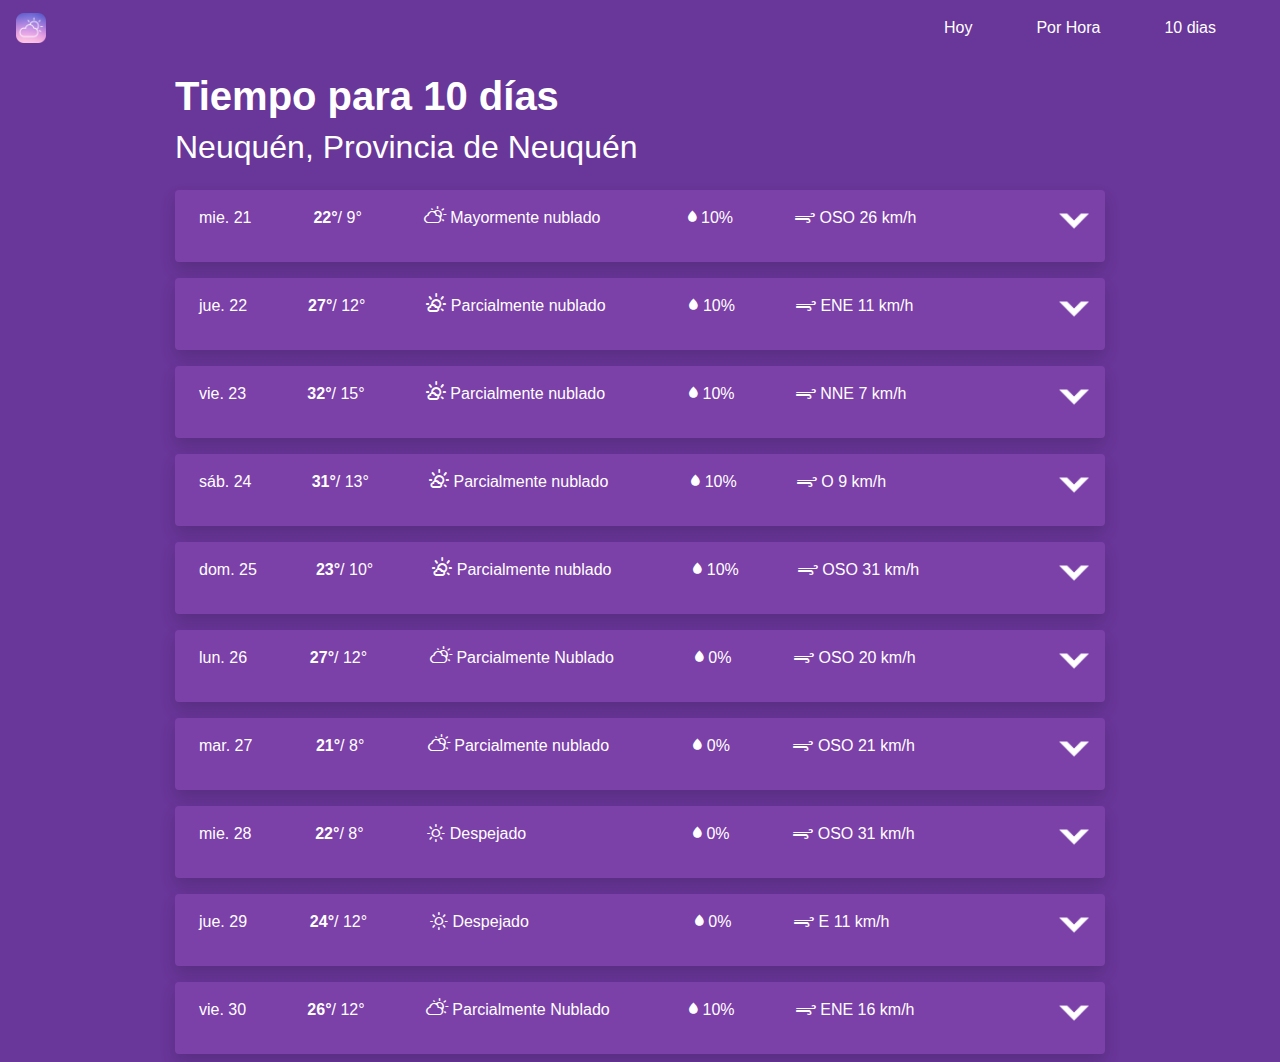
==== commit 70cf0a11: "feat: all 10 days" ====
--- a/dias.html
+++ b/dias.html
@@ -790,7 +790,7 @@
 			         			<p><span class="wi wi-strong-wind"></span> OSO 31 km/h</p>
 			         		</div>
 			         		<div class="col-md-auto col-lg-auto">
-			         			<div class="fila-dia" dia="d4">
+			         			<div class="fila-dia" dia="d5">
 				         			<div id="down" class="pointer">
 				         				<img src="./font/arrow-white.png" width="30" height="30" >
 				         			</div>
@@ -804,7 +804,7 @@
 				
 	<!--------------------Fin Fila Dia 5-------------------------->
 			<!----------------------Cards Dia 5-------------------------->
-		         	<div id="d4" class="d-none">
+		         	<div id="d5" class="d-none">
 						<div class="row justify-content-center">
 							<!--------------------Card para Dia----------------------->
 							<div class=" col-6">
@@ -950,7 +950,903 @@
 							</div>
 						</div> 
 					</div>	
-
+					<div class="container secondary-bg p-3 my-2 text-white rounded shadow">
+						<div class="row justify-content-between">
+							<div class="col-auto ml-2">
+								<p>lun. 26</p>
+							</div>
+							<div class="col-sm col-md-auto col-lg-auto ">
+								<p><strong>27°</strong>/ 12°</p>
+							</div>
+							<div class="col-sm col-md-2 col-lg-3 ">
+								<p><span class="wi wi-day-cloudy"></span> Parcialmente Nublado</p>
+							</div>
+							<div class="col-sm col-md-auto col-lg-auto ">
+								<p><span class="wi wi-raindrop"></span> 0%</p>
+							</div>
+							<div class="col-sm col-md-2 col-lg-3 ">
+								<p><span class="wi wi-strong-wind"></span> OSO 20 km/h </p>
+							</div>
+							<div class="col-md-auto col-lg-auto">
+								<div class="fila-dia" dia="d6">
+									<div id="down" class="pointer">
+										<img src="./font/arrow-white.png" width="30" height="30" >
+									</div>
+									<div id="up" class="pointer">
+										<img mg src="./font/up-white.png" width="30" height="30" >
+									</div>
+								</div>
+							</div>
+						</div>
+					</div>
+					<!--------------------Fin Fila Dia 1-------------------------->
+					
+
+					<!----------------------Cards Dia 1-------------------------->
+					<div id="d6" class="d-none">
+					<div class="row justify-content-center">
+						<!--------------------Card para Dia----------------------->
+						<div class=" col-6">
+							<div class="secondary-bg rounded shadow">
+								<div class="card-header secondary-bg pb-0 border-0">
+									<p><strong>lun. 26</strong> | Día</p>
+								</div>
+								<div class="card secondary-bg border-0 ">
+									<div class="card-body pt-0">
+										<div class="row">
+											<div class="col-6">
+												<h1>27° <span class="wi wi-day-cloudy"></span></h1>
+											</div>
+											<div class="col-6">
+												<h6><span class="wi wi-raindrop"> </span> 0%</h6>
+												<h6><span class="wi wi-strong-wind"></span> OSO 20 km/h</h6>
+											</div>
+										</div>
+										<p class="card-text">Cielo parcialmente cubierto. Máxima de 27 C. Vientos del OSO de 15 a 25 km/h.</p>
+										<div class="d-flex">
+											<div class="card-body main-bg rounded shadow">
+												<div class="row">
+													<div class="col-6">
+														<div class="row justify-content-center">
+															<div class="col-1 my-2">
+																<span class="wi  wi-humidity"></span>
+															</div>
+															<div class="col-auto">
+																<p>humedad <br><strong>28%</strong></p>
+															</div>
+														</div>
+													</div>
+													<div class="col-6">
+														<div class="row">
+															<div class="col-1 my-2">
+																<span class="wi wi-day-sunny "></span> 
+															</div>
+															<div class="col-auto">
+																<p>índice UV <br><strong> 7 de 10</strong></p>
+															</div>
+														</div>
+													</div>
+												</div>
+												<div class="row">
+													<div class="col-6">
+														<div class="row justify-content-center">
+															<div class="col-1 my-2">
+																<span class="wi   wi-sunrise"></span>
+															</div>
+															<div class="col-auto">
+																<p>amanecer <br><strong>06:30</strong></p>
+															</div>
+														</div>
+													</div>
+													<div class="col-6">
+														<div class="row">
+															<div class="col-1 my-2">
+																<span class="wi wi-sunset"></span> 
+															</div>
+															<div class="col-auto">
+																<p>atardecer <br><strong>20:03</strong></p>
+															</div>
+														</div>
+													</div>
+												</div>
+											</div> 
+										</div>
+									</div>
+								</div>
+							</div>
+						</div>
+						<!--------------------Fin Card para Dia-------------------------->
+
+						<!--------------------Card para Noche-------------------------->
+						<div class="col-6 ">
+							<div class="secondary-bg rounded shadow">
+								<div class="card-header secondary-bg pb-0 border-0">
+									<p><strong>lun. 26</strong> | Noche</p>
+								</div>
+								<div class="card secondary-bg border-0 ">
+									<div class="card-body pt-0">
+										<div class="row">
+											<div class="col-6">
+												<h1>12°<span class="wi wi-night-cloudy "></span></h1>
+											</div>
+											<div class="col-6">
+												<h6><span class="wi wi-raindrop"> </span> 0%</h6>
+												<h6><span class="wi wi-strong-wind"></span> OSO 16 km/h</h6>
+											</div>
+										</div>
+										<p class="card-text">Cielo parcialmente cubierto. Mínima de 12 C. Vientos del OSO de 10 a 15 km/h.</p>
+										<div class="d-flex">
+											<div class="card-body main-bg rounded shadow">
+												<div class="row">
+													<div class="col-6">
+														<div class="row justify-content-center">
+															<div class="col-1 my-2">
+																<span class="wi  wi-humidity"></span>
+															</div>
+															<div class="col-auto">
+																<p>humedad <br><strong>40%</strong></p>
+															</div>
+														</div>
+													</div>
+													<div class="col-6">
+														<div class="row">
+															<div class="col-1 my-2">
+																<span class="wi wi-day-sunny "></span> 
+															</div>
+															<div class="col-auto">
+																<p>índice UV <br><strong>0 de 10</strong></p>
+															</div>
+														</div>
+													</div>
+												</div>
+												<div class="row">
+													<div class="col-6">
+														<div class="row justify-content-center">
+															<div class="col-1 my-2">
+																<span class="wi wi-moonrise"></span>
+															</div>
+															<div class="col-auto">
+																<p>salida luna<br><strong>15:26</strong></p>
+															</div>
+														</div>
+													</div>
+													<div class="col-6">
+														<div class="row">
+															<div class="col-1 my-2">
+																<span class="wi wi-moonset"></span> 
+															</div>
+															<div class="col-auto">
+																<p>puesta luna<br><strong>04:33</strong></p>
+															</div>
+														</div>
+													</div>
+												</div>
+											</div> 
+										</div>
+									</div>
+								</div>
+							</div>
+						</div>
+					</div>
+				</div>
+					<div class="container secondary-bg p-3 my-2 text-white rounded shadow">
+		         		<div class="row justify-content-between">
+		         			<div class="col-auto ml-2">
+		         				<p>mar. 27</p>
+		         			</div>
+		         			<div class="col-sm col-md-auto col-lg-auto ">
+		         				<p><strong>21°</strong>/ 8°</p>
+		         			</div>
+		         			<div class="col-sm col-md-2 col-lg-3 ">
+		         				<p><span class="wi wi-day-cloudy"></span> Parcialmente nublado</p>
+		         			</div>
+			         		<div class="col-sm col-md-auto col-lg-auto ">
+			         			<p><span class="wi wi-raindrop"></span> 0%</p>
+			         		</div>
+			         		<div class="col-sm col-md-2 col-lg-3 ">
+			         			<p><span class="wi wi-strong-wind"></span> OSO 21 km/h </p>
+			         		</div>
+			         		<div class="col-md-auto col-lg-auto">
+			         			<div class="fila-dia" dia="d7">
+				         			<div id="down" class="pointer">
+				         				<img src="./font/arrow-white.png" width="30" height="30" >
+				         			</div>
+				         			<div id="up" class="pointer">
+				         				<img mg src="./font/up-white.png" width="30" height="30" >
+				         			</div>
+				         		</div>
+			         		</div>
+		         		</div>
+		         	</div>
+		         	<!--------------------Fin Fila Dia 1-------------------------->
+		         	
+
+		         	<!----------------------Cards Dia 1-------------------------->
+		         	<div id="d7" class="d-none">
+						<div class="row justify-content-center">
+							<!--------------------Card para Dia----------------------->
+							<div class=" col-6">
+								<div class="secondary-bg rounded shadow">
+									<div class="card-header secondary-bg pb-0 border-0">
+										<p><strong>mar. 27</strong> | Día</p>
+									</div>
+									<div class="card secondary-bg border-0 ">
+										<div class="card-body pt-0">
+											<div class="row">
+												<div class="col-6">
+													<h1>21° <span class="wi wi-day-cloudy"></span></h1>
+												</div>
+												<div class="col-6">
+													<h6><span class="wi wi-raindrop"> </span> 0%</h6>
+													<h6><span class="wi wi-strong-wind"></span> OSO 31 km/h</h6>
+												</div>
+											</div>
+											<p class="card-text">Cielo parcialmente cubierto. Máxima de 21 C. Vientos del OSO de 25 a 40 km/h.</p>
+											<div class="d-flex">
+												<div class="card-body main-bg rounded shadow">
+													<div class="row">
+														<div class="col-6">
+															<div class="row justify-content-center">
+																<div class="col-1 my-2">
+																	<span class="wi  wi-humidity"></span>
+																</div>
+																<div class="col-auto">
+																	<p>humedad <br><strong>32%</strong></p>
+																</div>
+															</div>
+														</div>
+														<div class="col-6">
+															<div class="row">
+																<div class="col-1 my-2">
+																	<span class="wi wi-day-sunny "></span> 
+																</div>
+																<div class="col-auto">
+																	<p> índice UV <br><strong> 7 de 10</strong></p>
+																</div>
+															</div>
+														</div>
+													</div>
+													<div class="row">
+														<div class="col-6">
+															<div class="row justify-content-center">
+																<div class="col-1 my-2">
+																	<span class="wi   wi-sunrise"></span>
+																</div>
+																<div class="col-auto">
+																	<p>amanecer <br><strong>06:28</strong></p>
+																</div>
+															</div>
+														</div>
+														<div class="col-6">
+															<div class="row">
+																<div class="col-1 my-2">
+																	<span class="wi wi-sunset"></span> 
+																</div>
+																<div class="col-auto">
+																	<p>atardecer <br><strong>20:04</strong></p>
+																</div>
+															</div>
+														</div>
+													</div>
+												</div> 
+											</div>
+										</div>
+									</div>
+								</div>
+							</div>
+							<!--------------------Fin Card para Dia-------------------------->
+
+							<!--------------------Card para Noche-------------------------->
+							<div class="col-6 ">
+								<div class="secondary-bg rounded shadow">
+									<div class="card-header secondary-bg pb-0 border-0">
+										<p><strong>mar. 27</strong> | Noche</p>
+									</div>
+									<div class="card secondary-bg border-0 ">
+										<div class="card-body pt-0">
+											<div class="row">
+												<div class="col-6">
+													<h1>8°<span class="wi wi-night-clear "></span></h1>
+												</div>
+												<div class="col-6">
+													<h6><span class="wi wi-raindrop"> </span> 0%</h6>
+													<h6><span class="wi wi-strong-wind"></span> OSO 31 km/h</h6>
+												</div>
+											</div>
+											<p class="card-text">Cielo parcialmente cubierto. Mínima de 8 C. Vientos del OSO de 25 a 40 km/h.</p>
+											<div class="d-flex">
+												<div class="card-body main-bg rounded shadow">
+													<div class="row">
+														<div class="col-6">
+															<div class="row justify-content-center">
+																<div class="col-1 my-2">
+																	<span class="wi  wi-humidity"></span>
+																</div>
+																<div class="col-auto">
+																	<p>humedad <br><strong>40%</strong></p>
+																</div>
+															</div>
+														</div>
+														<div class="col-6">
+															<div class="row">
+																<div class="col-1 my-2">
+																	<span class="wi wi-day-sunny "></span> 
+																</div>
+																<div class="col-auto">
+																	<p>índice UV <br><strong>0 de 10</strong></p>
+																</div>
+															</div>
+														</div>
+													</div>
+													<div class="row">
+														<div class="col-6">
+															<div class="row justify-content-center">
+																<div class="col-1 my-2">
+																	<span class="wi wi-moonrise"></span>
+																</div>
+																<div class="col-auto">
+																	<p>salida luna<br><strong>16:26</strong></p>
+																</div>
+															</div>
+														</div>
+														<div class="col-6">
+															<div class="row">
+																<div class="col-1 my-2">
+																	<span class="wi wi-moonset"></span> 
+																</div>
+																<div class="col-auto">
+																	<p>puesta luna<br><strong>05:00</strong></p>
+																</div>
+															</div>
+														</div>
+													</div>
+												</div> 
+											</div>
+										</div>
+									</div>
+								</div>
+							</div>
+						</div> 
+					</div>
+					<div class="container secondary-bg p-3 my-2 text-white rounded shadow">
+						<div class="row justify-content-between">
+							<div class="col-auto ml-2">
+								<p>mie. 28</p>
+							</div>
+							<div class="col-sm col-md-auto col-lg-auto ">
+								<p><strong>22°</strong>/ 8°</p>
+							</div>
+							<div class="col-sm col-md-2 col-lg-3 ">
+								<p><span class="wi wi-day-sunny"></span> Despejado</p>
+							</div>
+							<div class="col-sm col-md-auto col-lg-auto ">
+								<p><span class="wi wi-raindrop"></span> 0%</p>
+							</div>
+							<div class="col-sm col-md-2 col-lg-3 ">
+								<p><span class="wi wi-strong-wind"></span> OSO 31 km/h </p>
+							</div>
+							<div class="col-md-auto col-lg-auto">
+								<div class="fila-dia" dia="d8">
+									<div id="down" class="pointer">
+										<img src="./font/arrow-white.png" width="30" height="30" >
+									</div>
+									<div id="up" class="pointer">
+										<img mg src="./font/up-white.png" width="30" height="30" >
+									</div>
+								</div>
+							</div>
+						</div>
+					</div>
+					<!--------------------Fin Fila Dia 1-------------------------->
+					
+
+					<!----------------------Cards Dia 1-------------------------->
+					<div id="d8" class="d-none">
+					   <div class="row justify-content-center">
+						   <!--------------------Card para Dia----------------------->
+						   <div class=" col-6">
+							   <div class="secondary-bg rounded shadow">
+								   <div class="card-header secondary-bg pb-0 border-0">
+									   <p><strong>mie. 28</strong> | Día</p>
+								   </div>
+								   <div class="card secondary-bg border-0 ">
+									   <div class="card-body pt-0">
+										   <div class="row">
+											   <div class="col-6">
+												   <h1>22° <span class="wi wi-day-sunny"></span></h1>
+											   </div>
+											   <div class="col-6">
+												   <h6><span class="wi wi-raindrop"> </span> 0%</h6>
+												   <h6><span class="wi wi-strong-wind"></span> OSO 31 km/h</h6>
+											   </div>
+										   </div>
+										   <p class="card-text">Cielo mayormente despejado. Máxima de 22 C. Vientos del OSO de 25 a 40 km/h.</p>
+										   <div class="d-flex">
+											   <div class="card-body main-bg rounded shadow">
+												   <div class="row">
+													   <div class="col-6">
+														   <div class="row justify-content-center">
+															   <div class="col-1 my-2">
+																   <span class="wi  wi-humidity"></span>
+															   </div>
+															   <div class="col-auto">
+																   <p>humedad <br><strong>31%</strong></p>
+															   </div>
+														   </div>
+													   </div>
+													   <div class="col-6">
+														   <div class="row">
+															   <div class="col-1 my-2">
+																   <span class="wi wi-day-sunny "></span> 
+															   </div>
+															   <div class="col-auto">
+																   <p>índice UV <br><strong> 7 de 10</strong></p>
+															   </div>
+														   </div>
+													   </div>
+												   </div>
+												   <div class="row">
+													   <div class="col-6">
+														   <div class="row justify-content-center">
+															   <div class="col-1 my-2">
+																   <span class="wi   wi-sunrise"></span>
+															   </div>
+															   <div class="col-auto">
+																   <p>amanecer <br><strong>06:27</strong></p>
+															   </div>
+														   </div>
+													   </div>
+													   <div class="col-6">
+														   <div class="row">
+															   <div class="col-1 my-2">
+																   <span class="wi wi-sunset"></span> 
+															   </div>
+															   <div class="col-auto">
+																   <p>atardecer <br><strong>20:05</strong></p>
+															   </div>
+														   </div>
+													   </div>
+												   </div>
+											   </div> 
+										   </div>
+									   </div>
+								   </div>
+							   </div>
+						   </div>
+						   <!--------------------Fin Card para Dia-------------------------->
+
+						   <!--------------------Card para Noche-------------------------->
+						   <div class="col-6 ">
+							   <div class="secondary-bg rounded shadow">
+								   <div class="card-header secondary-bg pb-0 border-0">
+									   <p><strong>mie. 28</strong> | Noche</p>
+								   </div>
+								   <div class="card secondary-bg border-0 ">
+									   <div class="card-body pt-0">
+										   <div class="row">
+											   <div class="col-6">
+												   <h1>8°<span class="wi wi-night-clear "></span></h1>
+											   </div>
+											   <div class="col-6">
+												   <h6><span class="wi wi-raindrop"> </span> 0%</h6>
+												   <h6><span class="wi wi-strong-wind"></span> OSO 31 km/h</h6>
+											   </div>
+										   </div>
+										   <p class="card-text">Cielo mayormente despejado. Mínima de 8 C. Vientos del SO de 15 a 30 km/h.</p>
+										   <div class="d-flex">
+											   <div class="card-body main-bg rounded shadow">
+												   <div class="row">
+													   <div class="col-6">
+														   <div class="row justify-content-center">
+															   <div class="col-1 my-2">
+																   <span class="wi  wi-humidity"></span>
+															   </div>
+															   <div class="col-auto">
+																   <p>humedad <br><strong>43%</strong></p>
+															   </div>
+														   </div>
+													   </div>
+													   <div class="col-6">
+														   <div class="row">
+															   <div class="col-1 my-2">
+																   <span class="wi wi-day-sunny "></span> 
+															   </div>
+															   <div class="col-auto">
+																   <p>índice UV <br><strong>0 de 10</strong></p>
+															   </div>
+														   </div>
+													   </div>
+												   </div>
+												   <div class="row">
+													   <div class="col-6">
+														   <div class="row justify-content-center">
+															   <div class="col-1 my-2">
+																   <span class="wi wi-moonrise"></span>
+															   </div>
+															   <div class="col-auto">
+																   <p>salida luna<br><strong>17:23</strong></p>
+															   </div>
+														   </div>
+													   </div>
+													   <div class="col-6">
+														   <div class="row">
+															   <div class="col-1 my-2">
+																   <span class="wi wi-moonset"></span> 
+															   </div>
+															   <div class="col-auto">
+																   <p>puesta luna<br><strong>05:25</strong></p>
+															   </div>
+														   </div>
+													   </div>
+												   </div>
+											   </div> 
+										   </div>
+									   </div>
+								   </div>
+							   </div>
+						   </div>
+					   </div>
+				   </div>
+				   <!--  -->
+				   <div class="container secondary-bg p-3 my-2 text-white rounded shadow">
+						<div class="row justify-content-between">
+							<div class="col-auto ml-2">
+								<p>jue. 29</p>
+							</div>
+							<div class="col-sm col-md-auto col-lg-auto ">
+								<p><strong>24°</strong>/ 12°</p>
+							</div>
+							<div class="col-sm col-md-2 col-lg-3 ">
+								<p><span class="wi wi-day-sunny"></span> Despejado</p>
+							</div>
+							<div class="col-sm col-md-auto col-lg-auto ">
+								<p><span class="wi wi-raindrop"></span> 0%</p>
+							</div>
+							<div class="col-sm col-md-2 col-lg-3 ">
+								<p><span class="wi wi-strong-wind"></span> E 11 km/h </p>
+							</div>
+							<div class="col-md-auto col-lg-auto">
+								<div class="fila-dia" dia="d10">
+									<div id="down" class="pointer">
+										<img src="./font/arrow-white.png" width="30" height="30" >
+									</div>
+									<div id="up" class="pointer">
+										<img mg src="./font/up-white.png" width="30" height="30" >
+									</div>
+								</div>
+							</div>
+						</div>
+					</div>
+					<!--------------------Fin Fila Dia 1-------------------------->
+					
+
+					<!----------------------Cards Dia 1-------------------------->
+					<div id="d10" class="d-none">
+					<div class="row justify-content-center">
+						<!--------------------Card para Dia----------------------->
+						<div class=" col-6">
+							<div class="secondary-bg rounded shadow">
+								<div class="card-header secondary-bg pb-0 border-0">
+									<p><strong>jue. 29</strong> | Día</p>
+								</div>
+								<div class="card secondary-bg border-0 ">
+									<div class="card-body pt-0">
+										<div class="row">
+											<div class="col-6">
+												<h1>24° <span class="wi wi-day-sunny"></span></h1>
+											</div>
+											<div class="col-6">
+												<h6><span class="wi wi-raindrop"> </span> 0%</h6>
+												<h6><span class="wi wi-strong-wind"></span> E 11 km/h</h6>
+											</div>
+										</div>
+										<p class="card-text">Cielo mayormente despejado. Máxima de 24 C. Vientos del E de 10 a 15 km/h.</p>
+										<div class="d-flex">
+											<div class="card-body main-bg rounded shadow">
+												<div class="row">
+													<div class="col-6">
+														<div class="row justify-content-center">
+															<div class="col-1 my-2">
+																<span class="wi  wi-humidity"></span>
+															</div>
+															<div class="col-auto">
+																<p>humedad <br><strong>29%</strong></p>
+															</div>
+														</div>
+													</div>
+													<div class="col-6">
+														<div class="row">
+															<div class="col-1 my-2">
+																<span class="wi wi-day-sunny "></span> 
+															</div>
+															<div class="col-auto">
+																<p>índice UV <br><strong> 7 de 10</strong></p>
+															</div>
+														</div>
+													</div>
+												</div>
+												<div class="row">
+													<div class="col-6">
+														<div class="row justify-content-center">
+															<div class="col-1 my-2">
+																<span class="wi   wi-sunrise"></span>
+															</div>
+															<div class="col-auto">
+																<p>amanecer <br><strong>06:26</strong></p>
+															</div>
+														</div>
+													</div>
+													<div class="col-6">
+														<div class="row">
+															<div class="col-1 my-2">
+																<span class="wi wi-sunset"></span> 
+															</div>
+															<div class="col-auto">
+																<p>atardecer <br><strong>20:06</strong></p>
+															</div>
+														</div>
+													</div>
+												</div>
+											</div> 
+										</div>
+									</div>
+								</div>
+							</div>
+						</div>
+						<!--------------------Fin Card para Dia-------------------------->
+
+						<!--------------------Card para Noche-------------------------->
+						<div class="col-6 ">
+							<div class="secondary-bg rounded shadow">
+								<div class="card-header secondary-bg pb-0 border-0">
+									<p><strong>jue. 29</strong> | Noche</p>
+								</div>
+								<div class="card secondary-bg border-0 ">
+									<div class="card-body pt-0">
+										<div class="row">
+											<div class="col-6">
+												<h1>12°<span class="wi wi-night-cloudy "></span></h1>
+											</div>
+											<div class="col-6">
+												<h6><span class="wi wi-raindrop"> </span> 0%</h6>
+												<h6><span class="wi wi-strong-wind"></span> ENE 12 km/h</h6>
+											</div>
+										</div>
+										<p class="card-text">Cielo mayormente despejado. Mínima de 12 C. Vientos del ENE de 10 a 15 km/h.</p>
+										<div class="d-flex">
+											<div class="card-body main-bg rounded shadow">
+												<div class="row">
+													<div class="col-6">
+														<div class="row justify-content-center">
+															<div class="col-1 my-2">
+																<span class="wi  wi-humidity"></span>
+															</div>
+															<div class="col-auto">
+																<p>humedad <br><strong>39%</strong></p>
+															</div>
+														</div>
+													</div>
+													<div class="col-6">
+														<div class="row">
+															<div class="col-1 my-2">
+																<span class="wi wi-day-sunny "></span> 
+															</div>
+															<div class="col-auto">
+																<p>índice UV <br><strong>0 de 10</strong></p>
+															</div>
+														</div>
+													</div>
+												</div>
+												<div class="row">
+													<div class="col-6">
+														<div class="row justify-content-center">
+															<div class="col-1 my-2">
+																<span class="wi wi-moonrise"></span>
+															</div>
+															<div class="col-auto">
+																<p>salida luna<br><strong>18:21</strong></p>
+															</div>
+														</div>
+													</div>
+													<div class="col-6">
+														<div class="row">
+															<div class="col-1 my-2">
+																<span class="wi wi-moonset"></span> 
+															</div>
+															<div class="col-auto">
+																<p>puesta luna<br><strong>05:49</strong></p>
+															</div>
+														</div>
+													</div>
+												</div>
+											</div> 
+										</div>
+									</div>
+								</div>
+							</div>
+						</div>
+					</div>
+				</div>
+				   <!--  -->
+				   <div class="container secondary-bg p-3 my-2 text-white rounded shadow">
+						<div class="row justify-content-between">
+							<div class="col-auto ml-2">
+								<p>vie. 30</p>
+							</div>
+							<div class="col-sm col-md-auto col-lg-auto ">
+								<p><strong>26°</strong>/ 12°</p>
+							</div>
+							<div class="col-sm col-md-2 col-lg-3 ">
+								<p><span class="wi wi-day-cloudy"></span> Parcialmente Nublado</p>
+							</div>
+							<div class="col-sm col-md-auto col-lg-auto ">
+								<p><span class="wi wi-raindrop"></span> 10%</p>
+							</div>
+							<div class="col-sm col-md-2 col-lg-3 ">
+								<p><span class="wi wi-strong-wind"></span> ENE 16 km/h </p>
+							</div>
+							<div class="col-md-auto col-lg-auto">
+								<div class="fila-dia" dia="d11">
+									<div id="down" class="pointer">
+										<img src="./font/arrow-white.png" width="30" height="30" >
+									</div>
+									<div id="up" class="pointer">
+										<img mg src="./font/up-white.png" width="30" height="30" >
+									</div>
+								</div>
+							</div>
+						</div>
+					</div>
+					<!--------------------Fin Fila Dia 1-------------------------->
+					
+
+					<!----------------------Cards Dia 1-------------------------->
+					<div id="d11" class="d-none">
+					<div class="row justify-content-center">
+						<!--------------------Card para Dia----------------------->
+						<div class=" col-6">
+							<div class="secondary-bg rounded shadow">
+								<div class="card-header secondary-bg pb-0 border-0">
+									<p><strong>vie. 30</strong> | Día</p>
+								</div>
+								<div class="card secondary-bg border-0 ">
+									<div class="card-body pt-0">
+										<div class="row">
+											<div class="col-6">
+												<h1>26° <span class="wi wi-day-cloudy"></span></h1>
+											</div>
+											<div class="col-6">
+												<h6><span class="wi wi-raindrop"> </span> 10%</h6>
+												<h6><span class="wi wi-strong-wind"></span> ENE 16 km/h</h6>
+											</div>
+										</div>
+										<p class="card-text">Cielo parcialmente cubierto. Máxima de 26 C. Vientos del ENE de 10 a 15 km/h.</p>
+										<div class="d-flex">
+											<div class="card-body main-bg rounded shadow">
+												<div class="row">
+													<div class="col-6">
+														<div class="row justify-content-center">
+															<div class="col-1 my-2">
+																<span class="wi  wi-humidity"></span>
+															</div>
+															<div class="col-auto">
+																<p>humedad <br><strong>36%</strong></p>
+															</div>
+														</div>
+													</div>
+													<div class="col-6">
+														<div class="row">
+															<div class="col-1 my-2">
+																<span class="wi wi-day-sunny "></span> 
+															</div>
+															<div class="col-auto">
+																<p>índice UV <br><strong> 7 de 10</strong></p>
+															</div>
+														</div>
+													</div>
+												</div>
+												<div class="row">
+													<div class="col-6">
+														<div class="row justify-content-center">
+															<div class="col-1 my-2">
+																<span class="wi   wi-sunrise"></span>
+															</div>
+															<div class="col-auto">
+																<p>amanecer <br><strong>06:25</strong></p>
+															</div>
+														</div>
+													</div>
+													<div class="col-6">
+														<div class="row">
+															<div class="col-1 my-2">
+																<span class="wi wi-sunset"></span> 
+															</div>
+															<div class="col-auto">
+																<p>atardecer <br><strong>20:07</strong></p>
+															</div>
+														</div>
+													</div>
+												</div>
+											</div> 
+										</div>
+									</div>
+								</div>
+							</div>
+						</div>
+						<!--------------------Fin Card para Dia-------------------------->
+
+						<!--------------------Card para Noche-------------------------->
+						<div class="col-6 ">
+							<div class="secondary-bg rounded shadow">
+								<div class="card-header secondary-bg pb-0 border-0">
+									<p><strong>vie. 30</strong> | Noche</p>
+								</div>
+								<div class="card secondary-bg border-0 ">
+									<div class="card-body pt-0">
+										<div class="row">
+											<div class="col-6">
+												<h1>12°<span class="wi wi-night-cloudy "></span></h1>
+											</div>
+											<div class="col-6">
+												<h6><span class="wi wi-raindrop"> </span> 20%</h6>
+												<h6><span class="wi wi-strong-wind"></span> ENE 13 km/h</h6>
+											</div>
+										</div>
+										<p class="card-text">Cielo parcialmente cubierto. Mínima de 12 C. Vientos del ENE de 10 a 15 km/h.</p>
+										<div class="d-flex">
+											<div class="card-body main-bg rounded shadow">
+												<div class="row">
+													<div class="col-6">
+														<div class="row justify-content-center">
+															<div class="col-1 my-2">
+																<span class="wi  wi-humidity"></span>
+															</div>
+															<div class="col-auto">
+																<p>humedad <br><strong>47%</strong></p>
+															</div>
+														</div>
+													</div>
+													<div class="col-6">
+														<div class="row">
+															<div class="col-1 my-2">
+																<span class="wi wi-day-sunny "></span> 
+															</div>
+															<div class="col-auto">
+																<p>índice UV <br><strong>0 de 10</strong></p>
+															</div>
+														</div>
+													</div>
+												</div>
+												<div class="row">
+													<div class="col-6">
+														<div class="row justify-content-center">
+															<div class="col-1 my-2">
+																<span class="wi wi-moonrise"></span>
+															</div>
+															<div class="col-auto">
+																<p>salida luna<br><strong>19:18</strong></p>
+															</div>
+														</div>
+													</div>
+													<div class="col-6">
+														<div class="row">
+															<div class="col-1 my-2">
+																<span class="wi wi-moonset"></span> 
+															</div>
+															<div class="col-auto">
+																<p>puesta luna<br><strong>06:13</strong></p>
+															</div>
+														</div>
+													</div>
+												</div>
+											</div> 
+										</div>
+									</div>
+								</div>
+							</div>
+						</div>
+					</div>
+				</div>
 
 
 
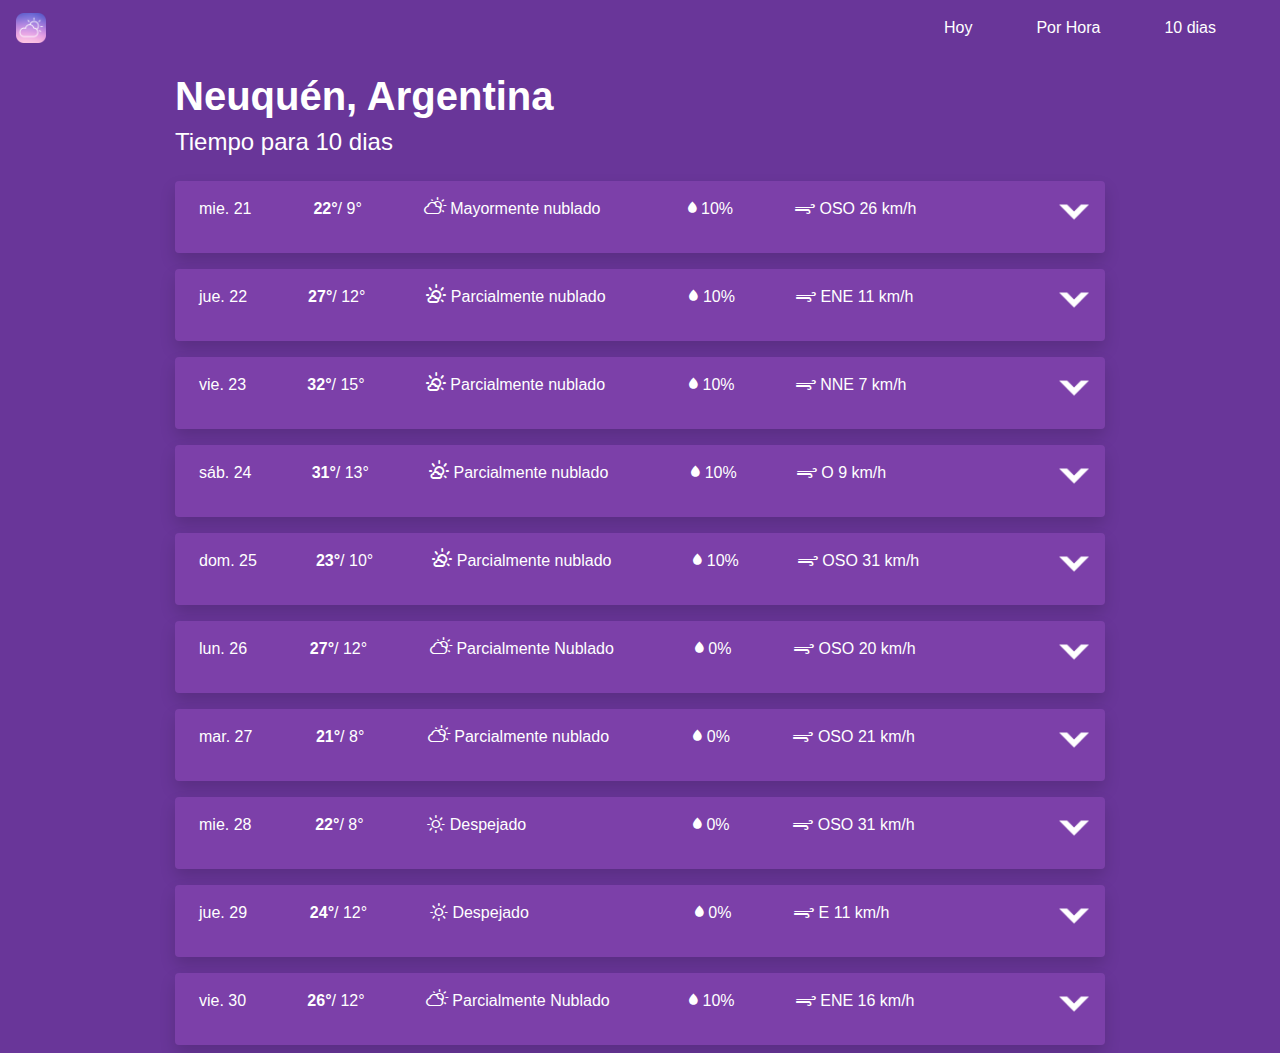
==== commit e2f3a3e1: "fix: title for days" ====
--- a/dias.html
+++ b/dias.html
@@ -33,8 +33,8 @@
     <!---------------------Fin Menu--------------------->
 
     <div class="container-fluid w-75 mt-3 text-white">
-        <h1 class="bold"> Tiempo para 10 días</h1>
-        <h2>Neuquén, Provincia de Neuquén</h2>
+        <h1 class="bold">Neuquén, Argentina</h1>
+        <h4>Tiempo para 10 dias</h4>
 
         <!----------------Filas de dias---------------------- -->
 	    <div class="center mt-3">
@@ -52,14 +52,14 @@
 		         			<div class="col-sm col-md-2 col-lg-3 ">
 		         				<p><span class="wi wi-day-cloudy"></span> Mayormente nublado</p>
 		         			</div>
-			         		<div class="col-sm col-md-auto col-lg-auto ">
+			         		<div class="col-sm col-md-auto col-lg-auto d-sm-none d-md-block">
 			         			<p><span class="wi wi-raindrop"></span> 10%</p>
 			         		</div>
-			         		<div class="col-sm col-md-2 col-lg-3 ">
+			         		<div class="col-sm col-md-2 col-lg-3 d-sm-none d-md-block">
 			         			<p><span class="wi wi-strong-wind"></span> OSO 26 km/h </p>
 			         		</div>
 			         		<div class="col-md-auto col-lg-auto">
-			         			<div class="fila-dia" dia="d1">
+			         			<div class="fila-dia float-right" dia="d1">
 				         			<div id="down" class="pointer">
 				         				<img src="./font/arrow-white.png" width="30" height="30" >
 				         			</div>
@@ -236,14 +236,14 @@
 		         			<div class="col-sm col-md-2 col-lg-3 ">
 		         				<p><span class="wi wi-day-sunny-overcast"></span> Parcialmente nublado </p>
 		         			</div>
-			         		<div class="col-sm col-md-auto col-lg-auto ">
+			         		<div class="col-sm col-md-auto col-lg-auto d-sm-none d-md-block">
 			         			<p><span class="wi wi-raindrop"></span> 10%</p>
 			         		</div>
-			         		<div class="col-sm col-md-2 col-lg-3 ">
+			         		<div class="col-sm col-md-2 col-lg-3 d-sm-none d-md-block">
 			         			<p><span class="wi wi-strong-wind"></span> ENE 11 km/h</p>
 			         		</div>
 			         		<div class="col-md-auto col-lg-auto">
-			         			<div class="fila-dia" dia="d2"">
+			         			<div class="fila-dia float-right" dia="d2"">
 				         			<div id="down" class="pointer">
 				         				<img src="./font/arrow-white.png" width="30" height="30" >
 				         			</div>
@@ -418,14 +418,14 @@
 		         			<div class="col-sm col-md-2 col-lg-3 ">
 		         				<p><span class="wi wi-day-sunny-overcast"></span> Parcialmente nublado </p>
 		         			</div>
-			         		<div class="col-sm col-md-auto col-lg-auto ">
+			         		<div class="col-sm col-md-auto col-lg-auto d-sm-none d-md-block">
 			         			<p><span class="wi wi-raindrop"></span> 10%</p>
 			         		</div>
-			         		<div class="col-sm col-md-2 col-lg-3 ">
+			         		<div class="col-sm col-md-2 col-lg-3 d-sm-none d-md-block">
 			         			<p><span class="wi wi-strong-wind"></span> NNE 7 km/h</p>
 			         		</div>
 			         		<div class="col-md-auto col-lg-auto">
-			         			<div class="fila-dia" dia="d3">
+			         			<div class="fila-dia float-right" dia="d3">
 				         			<div id="down" class="pointer">
 				         				<img src="./font/arrow-white.png" width="30" height="30" >
 				         			</div>
@@ -600,14 +600,14 @@
 		         			<div class="col-sm col-md-2 col-lg-3 ">
 		         				<p><span class="wi wi-day-sunny-overcast"></span> Parcialmente nublado </p>
 		         			</div>
-			         		<div class="col-sm col-md-auto col-lg-auto ">
+			         		<div class="col-sm col-md-auto col-lg-auto d-sm-none d-md-block">
 			         			<p><span class="wi wi-raindrop"></span> 10%</p>
 			         		</div>
-			         		<div class="col-sm col-md-2 col-lg-3 ">
+			         		<div class="col-sm col-md-2 col-lg-3 d-sm-none d-md-block">
 			         			<p><span class="wi wi-strong-wind"></span> O 9 km/h</p>
 			         		</div>
 			         		<div class="col-md-auto col-lg-auto">
-			         			<div class="fila-dia" dia="d4">
+			         			<div class="fila-dia float-right" dia="d4">
 				         			<div id="down" class="pointer">
 				         				<img src="./font/arrow-white.png" width="30" height="30" >
 				         			</div>
@@ -783,14 +783,14 @@
 		         			<div class="col-sm col-md-2 col-lg-3 ">
 		         				<p><span class="wi wi-day-sunny-overcast"></span> Parcialmente nublado </p>
 		         			</div>
-			         		<div class="col-sm col-md-auto col-lg-auto ">
+			         		<div class="col-sm col-md-auto col-lg-auto d-sm-none d-md-block">
 			         			<p><span class="wi wi-raindrop"></span> 10%</p>
 			         		</div>
-			         		<div class="col-sm col-md-2 col-lg-3 ">
+			         		<div class="col-sm col-md-2 col-lg-3 d-sm-none d-md-block">
 			         			<p><span class="wi wi-strong-wind"></span> OSO 31 km/h</p>
 			         		</div>
 			         		<div class="col-md-auto col-lg-auto">
-			         			<div class="fila-dia" dia="d5">
+			         			<div class="fila-dia float-right" dia="d5">
 				         			<div id="down" class="pointer">
 				         				<img src="./font/arrow-white.png" width="30" height="30" >
 				         			</div>
@@ -961,14 +961,14 @@
 							<div class="col-sm col-md-2 col-lg-3 ">
 								<p><span class="wi wi-day-cloudy"></span> Parcialmente Nublado</p>
 							</div>
-							<div class="col-sm col-md-auto col-lg-auto ">
+							<div class="col-sm col-md-auto col-lg-auto d-sm-none d-md-block">
 								<p><span class="wi wi-raindrop"></span> 0%</p>
 							</div>
-							<div class="col-sm col-md-2 col-lg-3 ">
+							<div class="col-sm col-md-2 col-lg-3 d-sm-none d-md-block">
 								<p><span class="wi wi-strong-wind"></span> OSO 20 km/h </p>
 							</div>
 							<div class="col-md-auto col-lg-auto">
-								<div class="fila-dia" dia="d6">
+								<div class="fila-dia float-right" dia="d6">
 									<div id="down" class="pointer">
 										<img src="./font/arrow-white.png" width="30" height="30" >
 									</div>
@@ -1140,14 +1140,14 @@
 		         			<div class="col-sm col-md-2 col-lg-3 ">
 		         				<p><span class="wi wi-day-cloudy"></span> Parcialmente nublado</p>
 		         			</div>
-			         		<div class="col-sm col-md-auto col-lg-auto ">
+			         		<div class="col-sm col-md-auto col-lg-auto d-sm-none d-md-block">
 			         			<p><span class="wi wi-raindrop"></span> 0%</p>
 			         		</div>
-			         		<div class="col-sm col-md-2 col-lg-3 ">
+			         		<div class="col-sm col-md-2 col-lg-3 d-sm-none d-md-block">
 			         			<p><span class="wi wi-strong-wind"></span> OSO 21 km/h </p>
 			         		</div>
 			         		<div class="col-md-auto col-lg-auto">
-			         			<div class="fila-dia" dia="d7">
+			         			<div class="fila-dia float-right" dia="d7">
 				         			<div id="down" class="pointer">
 				         				<img src="./font/arrow-white.png" width="30" height="30" >
 				         			</div>
@@ -1319,14 +1319,14 @@
 							<div class="col-sm col-md-2 col-lg-3 ">
 								<p><span class="wi wi-day-sunny"></span> Despejado</p>
 							</div>
-							<div class="col-sm col-md-auto col-lg-auto ">
+							<div class="col-sm col-md-auto col-lg-auto d-sm-none d-md-block">
 								<p><span class="wi wi-raindrop"></span> 0%</p>
 							</div>
-							<div class="col-sm col-md-2 col-lg-3 ">
+							<div class="col-sm col-md-2 col-lg-3 d-sm-none d-md-block">
 								<p><span class="wi wi-strong-wind"></span> OSO 31 km/h </p>
 							</div>
 							<div class="col-md-auto col-lg-auto">
-								<div class="fila-dia" dia="d8">
+								<div class="fila-dia float-right" dia="d8">
 									<div id="down" class="pointer">
 										<img src="./font/arrow-white.png" width="30" height="30" >
 									</div>
@@ -1499,14 +1499,14 @@
 							<div class="col-sm col-md-2 col-lg-3 ">
 								<p><span class="wi wi-day-sunny"></span> Despejado</p>
 							</div>
-							<div class="col-sm col-md-auto col-lg-auto ">
+							<div class="col-sm col-md-auto col-lg-auto d-sm-none d-md-block">
 								<p><span class="wi wi-raindrop"></span> 0%</p>
 							</div>
-							<div class="col-sm col-md-2 col-lg-3 ">
+							<div class="col-sm col-md-2 col-lg-3 d-sm-none d-md-block">
 								<p><span class="wi wi-strong-wind"></span> E 11 km/h </p>
 							</div>
 							<div class="col-md-auto col-lg-auto">
-								<div class="fila-dia" dia="d10">
+								<div class="fila-dia float-right" dia="d10">
 									<div id="down" class="pointer">
 										<img src="./font/arrow-white.png" width="30" height="30" >
 									</div>
@@ -1679,14 +1679,14 @@
 							<div class="col-sm col-md-2 col-lg-3 ">
 								<p><span class="wi wi-day-cloudy"></span> Parcialmente Nublado</p>
 							</div>
-							<div class="col-sm col-md-auto col-lg-auto ">
+							<div class="col-sm col-md-auto col-lg-auto d-sm-none d-md-block">
 								<p><span class="wi wi-raindrop"></span> 10%</p>
 							</div>
-							<div class="col-sm col-md-2 col-lg-3 ">
+							<div class="col-sm col-md-2 col-lg-3 d-sm-none d-md-block">
 								<p><span class="wi wi-strong-wind"></span> ENE 16 km/h </p>
 							</div>
 							<div class="col-md-auto col-lg-auto">
-								<div class="fila-dia" dia="d11">
+								<div class="fila-dia float-right" dia="d11">
 									<div id="down" class="pointer">
 										<img src="./font/arrow-white.png" width="30" height="30" >
 									</div>
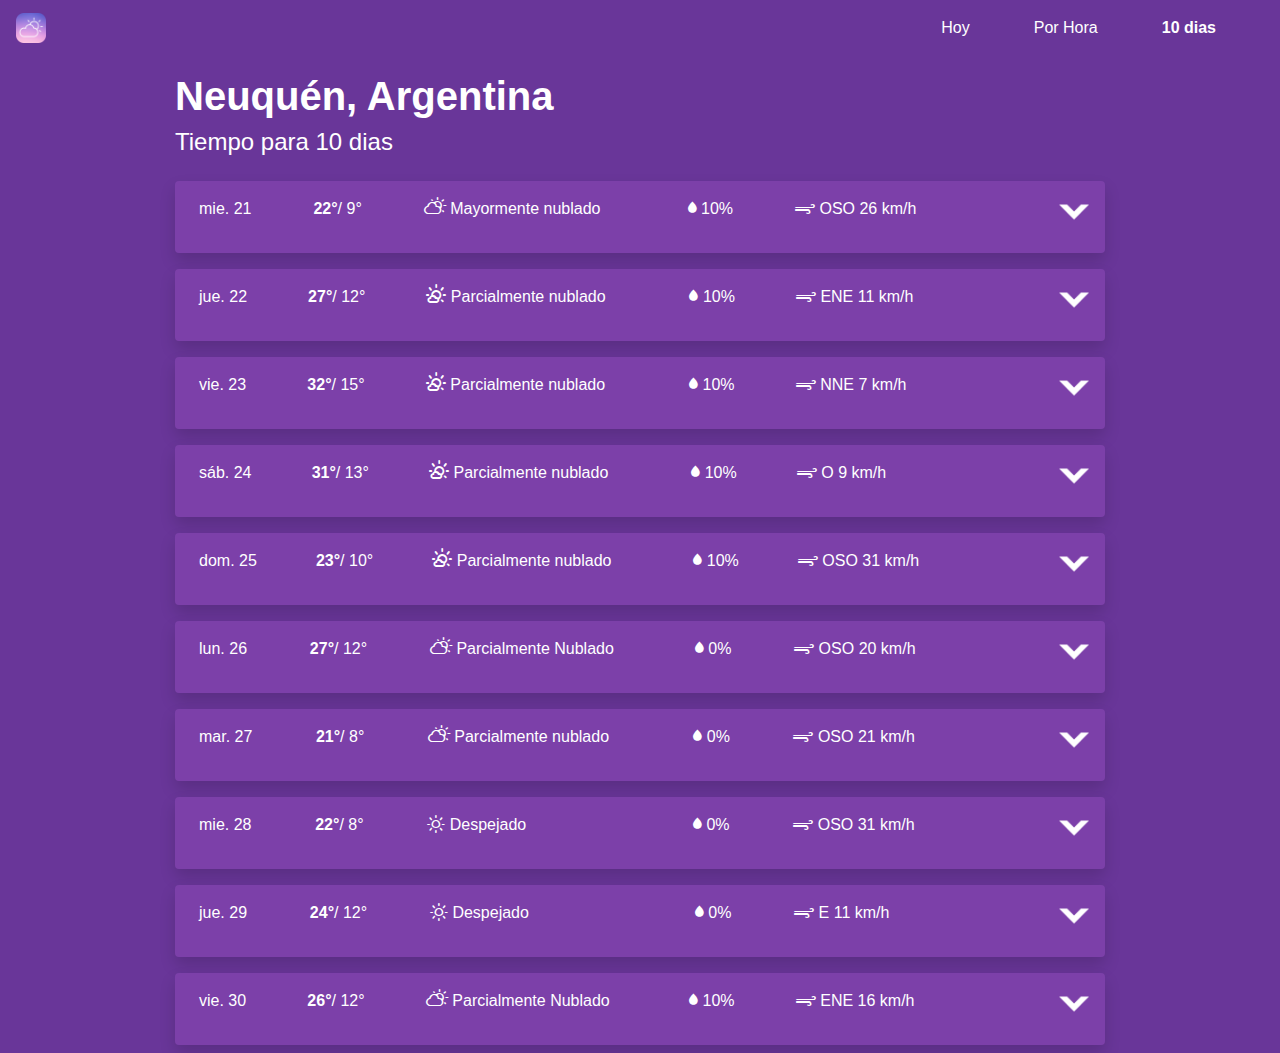
==== commit e42ac5e0: "feat: menu highlight" ====
--- a/dias.html
+++ b/dias.html
@@ -23,9 +23,9 @@
             <div class="collapse navbar-collapse" id ="navbarTogglerDemo01">
             
                 <div class="navbar-nav ml-auto">
-                    <a class="nav-item pr-5 ml-2 text-white nav-link active " href="index.html">Hoy<span class="sr-only">(current)</span></a>
+                    <a class="nav-item pr-5 ml-2 text-white nav-link" href="index.html">Hoy</a>
                     <a class="nav-item pr-5 ml-2 text-white nav-link" href="hora.html">Por Hora</a>
-                    <a class="nav-item pr-5 ml-2 text-white nav-link" href="dias.html">10 dias</a>
+                    <a class="nav-item pr-5 ml-2 text-white nav-link bold" href="dias.html">10 dias</a>
                 </div>
             </div>
         </nav>
